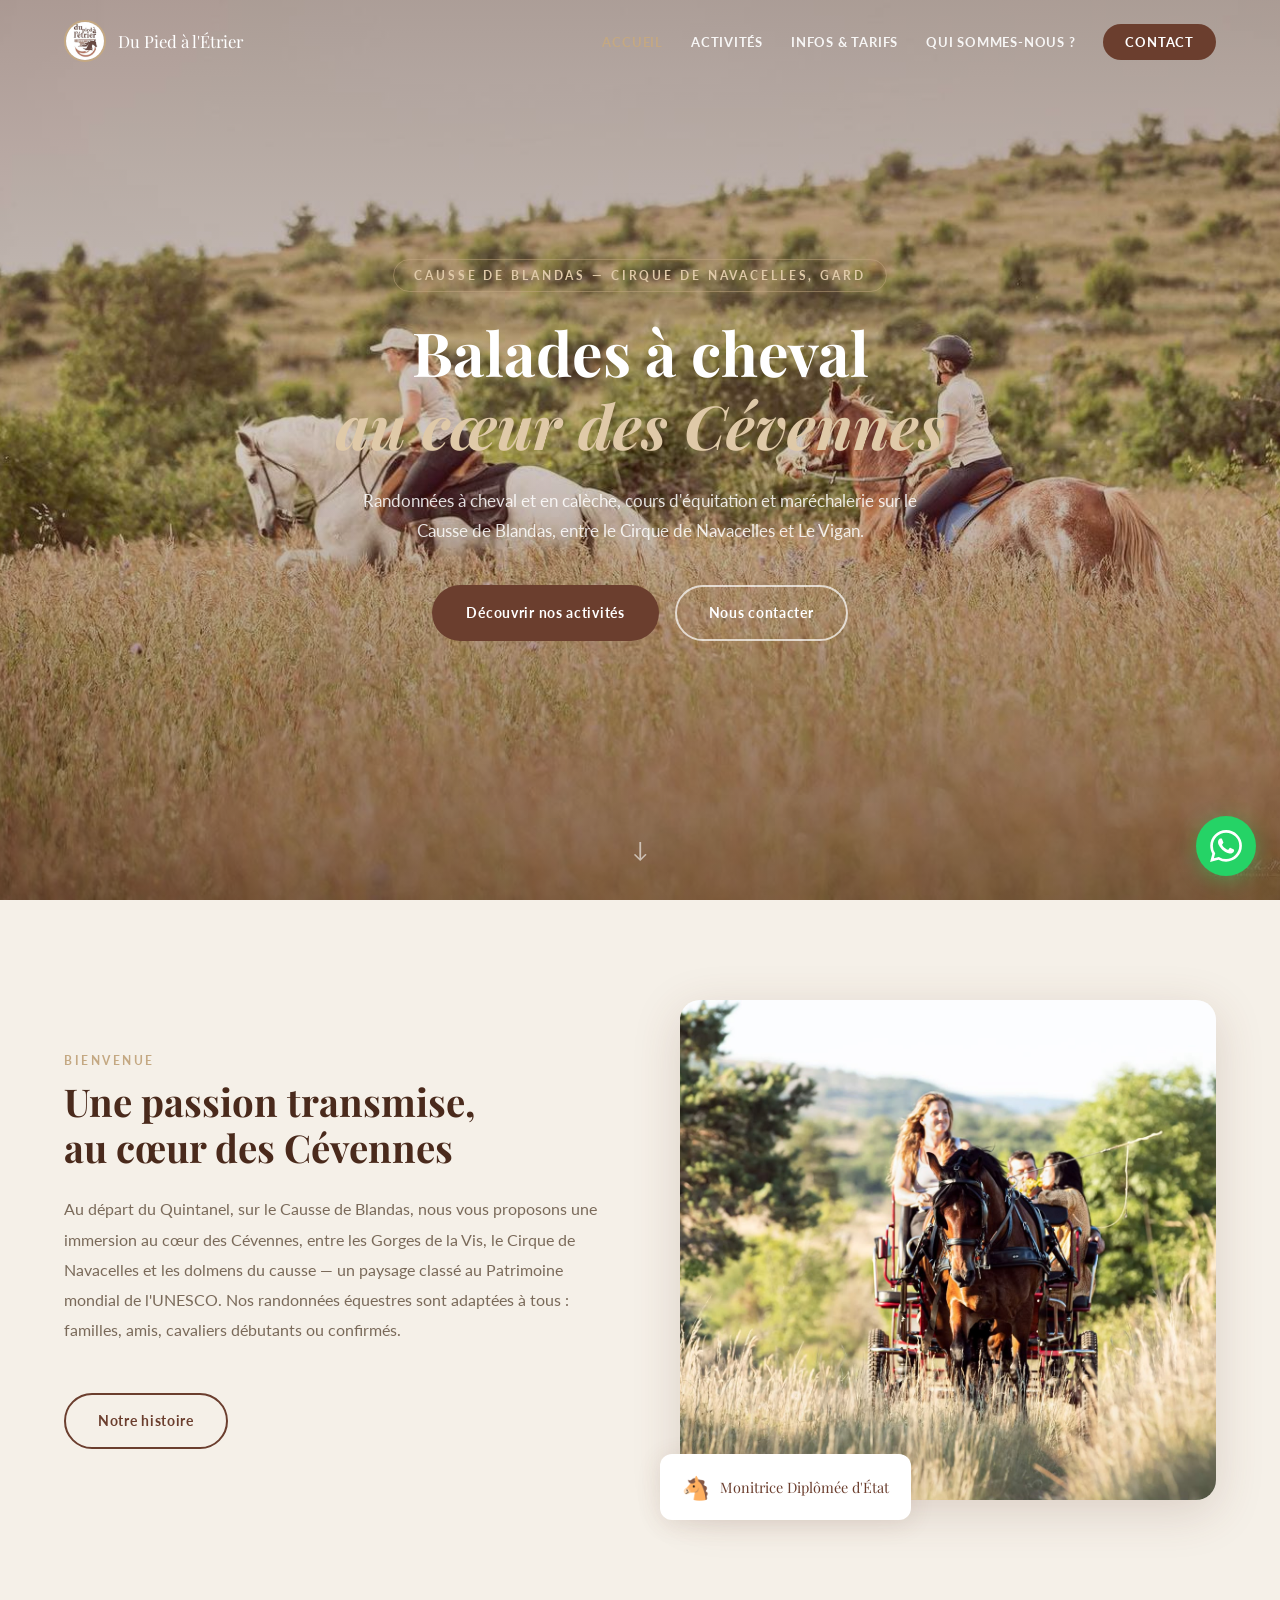
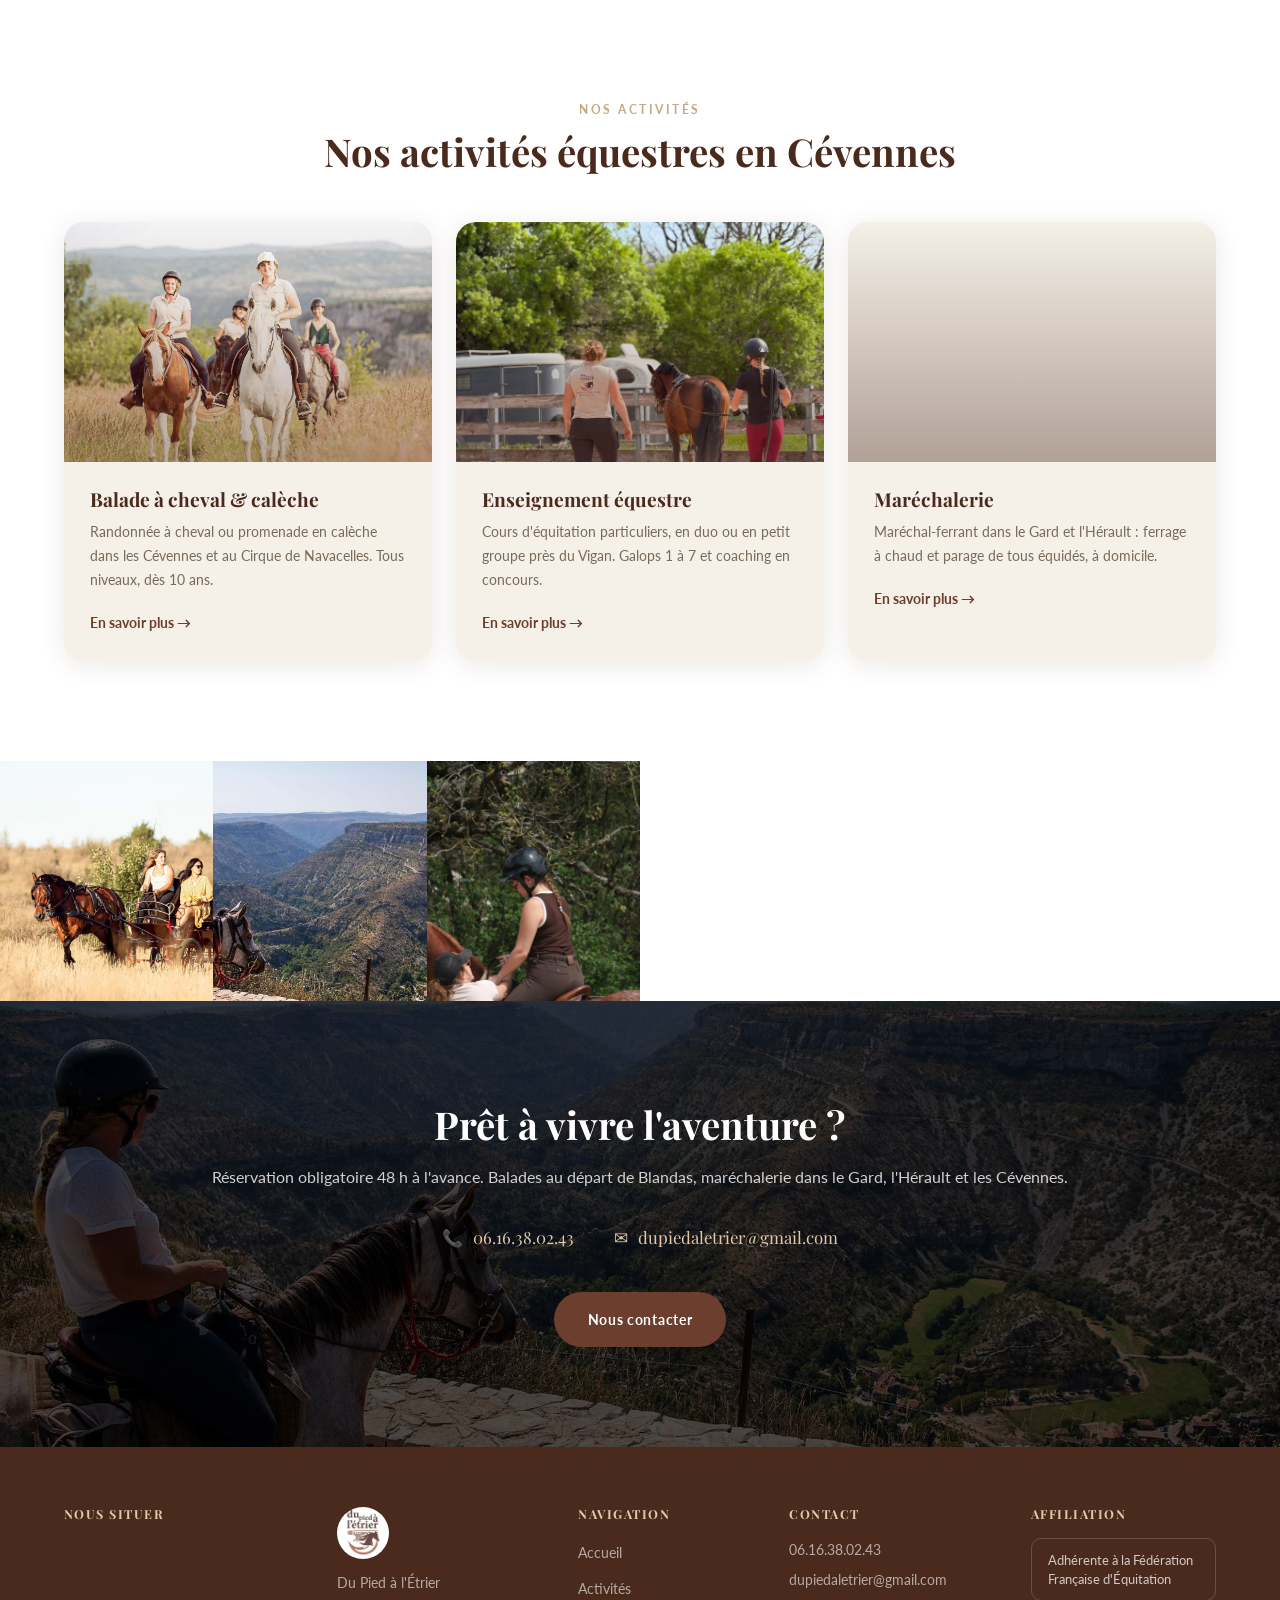
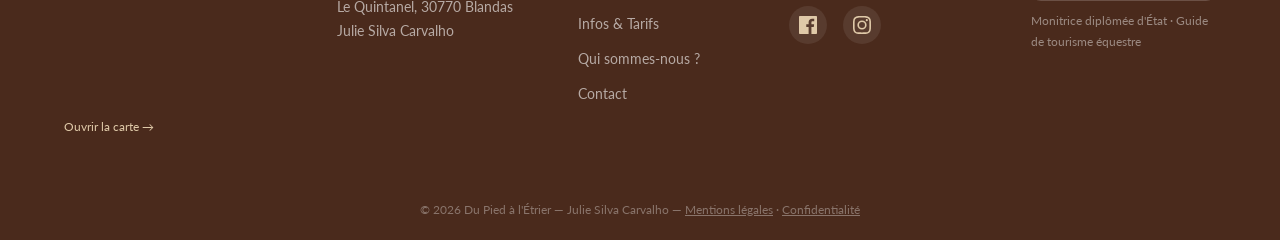
==== index.html @ 3ec98481 "Mentions legales : SIREN et 2 SIRET, assurance RC AXA. JSON-LD : identifiants entreprise" ====
<!DOCTYPE html>
<html lang="fr">
<head>
    <meta charset="UTF-8">
    <meta name="viewport" content="width=device-width, initial-scale=1.0">
    <title>Balade à cheval Cévennes &amp; Navacelles | Du Pied à l'Étrier</title>
    <meta name="description" content="Randonnées à cheval et en calèche dans les Cévennes, au Cirque de Navacelles, près du Vigan (Gard). Cours d'équitation et maréchalerie. 06 16 38 02 43.">
    <!-- Ignore par Google depuis 2009, garde pour Bing et les annuaires locaux -->
    <meta name="keywords" content="balade à cheval Cévennes, randonnée équestre Gard, balade à cheval Cirque de Navacelles, promenade en calèche, cours d'équitation Le Vigan, maréchal-ferrant Gard, tourisme équestre Causse de Blandas, équitation Blandas, mariage en calèche Cévennes">
    <meta name="robots" content="index,follow,max-image-preview:large,max-snippet:-1,max-video-preview:-1">
    <meta name="author" content="Du Pied à l'Étrier">
    <meta name="theme-color" content="#6B3E2E">
    <meta name="geo.region" content="FR-30">
    <meta name="geo.placename" content="Blandas, Causse de Blandas, Cévennes">
    <meta name="geo.position" content="43.944488;3.492288">
    <meta name="ICBM" content="43.944488, 3.492288">
    <link rel="canonical" href="https://dupiedaletrier.fr/">

    <meta property="og:type" content="website">
    <meta property="og:locale" content="fr_FR">
    <meta property="og:site_name" content="Du Pied à l'Étrier">
    <meta property="og:url" content="https://dupiedaletrier.fr/">
    <meta property="og:title" content="Balade à cheval Cévennes &amp; Navacelles | Du Pied à l'Étrier">
    <meta property="og:description" content="Randonnées à cheval et en calèche dans les Cévennes, au Cirque de Navacelles, près du Vigan (Gard). Cours d'équitation et maréchalerie. 06 16 38 02 43.">
    <meta property="og:image" content="https://dupiedaletrier.fr/images/balade-1.jpg">
    <meta property="og:image:alt" content="Balade en calèche sur un chemin du Causse de Blandas, dans les Cévennes">

    <meta name="twitter:card" content="summary_large_image">
    <meta name="twitter:title" content="Balade à cheval Cévennes &amp; Navacelles | Du Pied à l'Étrier">
    <meta name="twitter:description" content="Randonnées à cheval et en calèche dans les Cévennes, au Cirque de Navacelles, près du Vigan (Gard). Cours d'équitation et maréchalerie. 06 16 38 02 43.">
    <meta name="twitter:image" content="https://dupiedaletrier.fr/images/balade-1.jpg">

    <link rel="icon" href="/favicon.ico" sizes="any">
    <link rel="icon" type="image/png" sizes="32x32" href="/favicon-32x32.png">
    <link rel="icon" type="image/png" sizes="16x16" href="/favicon-16x16.png">
    <link rel="icon" type="image/png" sizes="192x192" href="/android-chrome-192x192.png">
    <link rel="apple-touch-icon" sizes="180x180" href="/apple-touch-icon.png">
    <link rel="manifest" href="/site.webmanifest">
    <link rel="preload" as="image" href="images/hero-poster-mobile.jpg" media="(max-width: 768px)" fetchpriority="high">
    <link rel="preload" as="image" href="images/hero-poster.jpg" media="(min-width: 769px)" fetchpriority="high">
    <link rel="preconnect" href="https://fonts.googleapis.com">
    <link rel="preconnect" href="https://fonts.gstatic.com" crossorigin>
    <link rel="preload" as="style" href="https://fonts.googleapis.com/css2?family=Playfair+Display:ital,wght@0,400;0,700;1,700&amp;family=Lato:wght@400;700&amp;display=swap">
    <link rel="stylesheet" href="https://fonts.googleapis.com/css2?family=Playfair+Display:ital,wght@0,400;0,700;1,700&amp;family=Lato:wght@400;700&amp;display=swap" media="print" onload="this.media='all'">
    <noscript><link rel="stylesheet" href="https://fonts.googleapis.com/css2?family=Playfair+Display:ital,wght@0,400;0,700;1,700&amp;family=Lato:wght@400;700&amp;display=swap"></noscript>
    <link rel="stylesheet" href="style.css">
    <script type="application/ld+json">
{
  "@context": "https://schema.org",
  "@type": [
    "LocalBusiness",
    "SportsActivityLocation"
  ],
  "@id": "https://dupiedaletrier.fr/#business",
  "name": "Du Pied à l'Étrier",
  "alternateName": "Du Pied à l'Etrier - Blandas",
  "slogan": "Balades à cheval au cœur des Cévennes",
  "description": "Randonnées et balades à cheval, promenades en calèche, cours d'équitation dès 13 ans et maréchalerie (ferrage et parage) sur le Causse de Blandas, dans les Cévennes, entre Le Vigan et le Cirque de Navacelles (Gard et Hérault).",
  "url": "https://dupiedaletrier.fr/",
  "logo": "https://dupiedaletrier.fr/images/logo.jpg",
  "image": [
    "https://dupiedaletrier.fr/images/balade-1.jpg",
    "https://dupiedaletrier.fr/images/balade-2.jpg",
    "https://dupiedaletrier.fr/images/enseignement-1.jpg"
  ],
  "telephone": "+33616380243",
  "email": "dupiedaletrier@gmail.com",
  "priceRange": "€€",
  "currenciesAccepted": "EUR",
  "paymentAccepted": "Espèces, Chèque, Carte bancaire",
  "identifier": [
    {
      "@type": "PropertyValue",
      "propertyID": "SIREN",
      "value": "878139310"
    },
    {
      "@type": "PropertyValue",
      "propertyID": "SIRET",
      "value": "87813931000030"
    }
  ],
  "keywords": "balade à cheval Cévennes, randonnée équestre, tourisme équestre, promenade en calèche, attelage, balade nocturne, cours d'équitation, Galops, maréchal-ferrant, ferrage, parage, Causse de Blandas, Cirque de Navacelles, Gorges de la Vis, Le Vigan, Gard, Hérault",
  "knowsAbout": [
    "Randonnée équestre",
    "Tourisme équestre",
    "Équitation de pleine nature",
    "Attelage et conduite de calèche",
    "Enseignement de l'équitation et Galops fédéraux",
    "Maréchalerie, ferrage à chaud et parage"
  ],
  "address": {
    "@type": "PostalAddress",
    "streetAddress": "Le Quintanel",
    "addressLocality": "Blandas",
    "postalCode": "30770",
    "addressRegion": "Occitanie",
    "addressCountry": "FR"
  },
  "geo": {
    "@type": "GeoCoordinates",
    "latitude": 43.94448822010597,
    "longitude": 3.4922877129973773
  },
  "hasMap": "https://www.google.com/maps?q=43.94448822010597,3.4922877129973773",
  "areaServed": [
    {
      "@type": "AdministrativeArea",
      "name": "Cévennes"
    },
    {
      "@type": "AdministrativeArea",
      "name": "Gard"
    },
    {
      "@type": "AdministrativeArea",
      "name": "Hérault"
    },
    {
      "@type": "AdministrativeArea",
      "name": "Lozère"
    },
    {
      "@type": "AdministrativeArea",
      "name": "Aveyron"
    },
    {
      "@type": "City",
      "name": "Le Vigan"
    },
    {
      "@type": "City",
      "name": "Ganges"
    },
    {
      "@type": "City",
      "name": "Sumène"
    },
    {
      "@type": "City",
      "name": "Alzon"
    },
    {
      "@type": "City",
      "name": "Montdardier"
    },
    {
      "@type": "City",
      "name": "Rogues"
    },
    {
      "@type": "City",
      "name": "Vissec"
    },
    {
      "@type": "City",
      "name": "Saint-Hippolyte-du-Fort"
    }
  ],
  "openingHoursSpecification": [
    {
      "@type": "OpeningHoursSpecification",
      "dayOfWeek": [
        "Monday",
        "Tuesday",
        "Wednesday",
        "Thursday",
        "Friday",
        "Saturday",
        "Sunday"
      ],
      "opens": "09:00",
      "closes": "19:00"
    }
  ],
  "sameAs": [
    "https://www.instagram.com/du_pied_a_letrier/",
    "https://www.facebook.com/profile.php?id=100057482198207"
  ],
  "founder": {
    "@type": "Person",
    "name": "Julie Silva Carvalho",
    "jobTitle": "Monitrice diplômée d'État, guide à cheval et maréchal-ferrant"
  },
  "hasOfferCatalog": {
    "@type": "OfferCatalog",
    "name": "Prestations équestres",
    "itemListElement": [
      {
        "@type": "Offer",
        "name": "Balade à cheval initiation (1h30)",
        "price": "50",
        "priceCurrency": "EUR",
        "category": "Balade à cheval"
      },
      {
        "@type": "Offer",
        "name": "Demi-journée à cheval (2h)",
        "price": "60",
        "priceCurrency": "EUR",
        "category": "Balade à cheval"
      },
      {
        "@type": "Offer",
        "name": "Journée à cheval Cirque de Navacelles",
        "price": "110",
        "priceCurrency": "EUR",
        "category": "Balade à cheval"
      },
      {
        "@type": "Offer",
        "name": "Évasion nocturne (2h)",
        "price": "75",
        "priceCurrency": "EUR",
        "category": "Balade à cheval"
      },
      {
        "@type": "Offer",
        "name": "Balade en calèche adulte (1h30)",
        "price": "30",
        "priceCurrency": "EUR",
        "category": "Attelage"
      },
      {
        "@type": "Offer",
        "name": "Balade en calèche enfant +4 ans",
        "price": "25",
        "priceCurrency": "EUR",
        "category": "Attelage"
      },
      {
        "@type": "Offer",
        "name": "Mariage, animation et événement en calèche",
        "priceCurrency": "EUR",
        "category": "Attelage",
        "description": "Transport des mariés et animations en calèche dans les Cévennes, sur devis."
      },
      {
        "@type": "Offer",
        "name": "Cours d'équitation collectif 1h",
        "price": "20",
        "priceCurrency": "EUR",
        "category": "Enseignement"
      },
      {
        "@type": "Offer",
        "name": "Cours d'équitation particulier 1h",
        "price": "40",
        "priceCurrency": "EUR",
        "category": "Enseignement"
      }
    ]
  }
}
    </script>
    <script type="application/ld+json">
{
  "@context": "https://schema.org",
  "@type": "WebSite",
  "@id": "https://dupiedaletrier.fr/#website",
  "url": "https://dupiedaletrier.fr/",
  "name": "Du Pied à l'Étrier",
  "inLanguage": "fr-FR",
  "publisher": {
    "@id": "https://dupiedaletrier.fr/#business"
  }
}
    </script>
</head>
<body>

<nav id="navbar">
    <div class="nav-container">
        <a href="/" class="nav-logo">
            <img src="images/logo.jpg" alt="Du Pied à l'Étrier, balades à cheval à Blandas" width="42" height="42">
            <span>Du Pied à l'Étrier</span>
        </a>
        <button class="nav-toggle" id="nav-toggle" aria-label="Menu">
            <span></span><span></span><span></span>
        </button>
        <ul class="nav-links" id="nav-links">
            <li><a href="/">Accueil</a></li>
            <li><a href="activites.html">Activités</a></li>
            <li><a href="infos.html">Infos & Tarifs</a></li>
            <li><a href="apropos.html">Qui sommes-nous ?</a></li>
            <li><a href="contact.html" class="nav-cta">Contact</a></li>
        </ul>
    </div>
</nav>

<!-- HERO -->
<section class="hero">
    <div class="hero-bg" id="hero-photo-bg" data-cms-bg="hero.photo"></div>
<video class="hero-bg" id="hero-video" muted playsinline preload="none" data-src="images/hero.mp4" aria-hidden="true" tabindex="-1"></video>
    <div class="hero-overlay"></div>
    <div class="hero-content">
        <p class="hero-badge" id="hero-badge" data-cms-text="hero.badge">Causse de Blandas — Cirque de Navacelles, Gard</p>
        <h1 id="hero-title" data-cms-html="hero.title">Balades à cheval<br><em>au cœur des Cévennes</em></h1>
        <p class="hero-subtitle" id="hero-subtitle" data-cms-text="hero.subtitle">Randonnées à cheval et en calèche, cours d'équitation et maréchalerie sur le Causse de Blandas, entre le Cirque de Navacelles et Le Vigan.</p>
        <div class="hero-buttons">
            <a href="activites.html" class="btn btn-primary" data-cms-text="hero.btn1">Découvrir nos activités</a>
            <a href="contact.html" class="btn btn-outline" data-cms-text="hero.btn2">Nous contacter</a>
        </div>
    </div>
    <div class="hero-scroll">↓</div>
</section>

<!-- INTRO -->
<section class="intro" data-cms="accueil">
    <div class="container">
        <div class="intro-grid">
            <div class="intro-text">
                <span class="section-label" data-cms-text="accueil.intro_eyebrow">Bienvenue</span>
                <h2 id="intro-title" data-cms-html="accueil.intro_title">Une passion transmise,<br>au cœur des Cévennes</h2>
                <p id="intro-text" data-cms-text="accueil.intro_text">Au départ du Quintanel, sur le Causse de Blandas, nous vous proposons une immersion au cœur des Cévennes, entre les Gorges de la Vis, le Cirque de Navacelles et les dolmens du causse — un paysage classé au Patrimoine mondial de l'UNESCO. Nos randonnées équestres sont adaptées à tous : familles, amis, cavaliers débutants ou confirmés.</p>
                <a href="apropos.html" class="btn btn-secondary" style="margin-top:1rem" data-cms-text="accueil.intro_btn">Notre histoire</a>
            </div>
            <div class="intro-image">
                <img id="intro-photo" data-cms-img="accueil.intro_photo" src="images/balade-6.jpg" alt="Randonnée à cheval sur le Causse de Blandas, dans les Cévennes" loading="eager" fetchpriority="high" decoding="async">
                <div class="intro-badge">
                    <span class="badge-icon">🐴</span>
                    <span data-cms-text="accueil.intro_badge">Monitrice Diplômée d'État</span>
                </div>
            </div>
        </div>
    </div>
</section>

<!-- NOS ACTIVITÉS -->
<section class="activities-home">
    <div class="container">
        <span class="section-label text-center" style="display:block" data-cms-text="accueil.cartes_eyebrow">Nos activités</span>
        <h2 class="text-center" data-cms-text="accueil.cartes_title">Nos activités équestres en Cévennes</h2>
        <div class="activities-grid">
            <a href="balade.html" class="activity-card">
                <div class="activity-img">
                    <img data-cms-img="accueil.carte1_photo" src="images/balade-2.jpg" alt="Balade à cheval au Cirque de Navacelles, près du Vigan" loading="lazy" decoding="async">
                    <div class="activity-overlay"></div>
                </div>
                <div class="activity-info">
                    <h3 data-cms-text="accueil.carte1_title">Balade à cheval &amp; calèche</h3>
                    <p data-cms-text="accueil.carte1_text">Randonnée à cheval ou promenade en calèche dans les Cévennes et au Cirque de Navacelles. Tous niveaux, dès 10 ans.</p>
                    <span class="activity-link">En savoir plus →</span>
                </div>
            </a>
            <a href="enseignement.html" class="activity-card">
                <div class="activity-img">
                    <img data-cms-img="accueil.carte2_photo" src="images/enseignement-1.jpg" alt="Cours d'équitation en carrière au Quintanel, à Blandas" loading="lazy" decoding="async">
                    <div class="activity-overlay"></div>
                </div>
                <div class="activity-info">
                    <h3 data-cms-text="accueil.carte2_title">Enseignement équestre</h3>
                    <p data-cms-text="accueil.carte2_text">Cours d'équitation particuliers, en duo ou en petit groupe près du Vigan. Galops 1 à 7 et coaching en concours.</p>
                    <span class="activity-link">En savoir plus →</span>
                </div>
            </a>
            <a href="marechalerie.html" class="activity-card">
                <div class="activity-img">
                    <img data-cms-img="accueil.carte3_photo" src="images/marechalerie-1.jpg" alt="Maréchal-ferrant ferrant un cheval à chaud dans le Gard" loading="lazy" decoding="async">
                    <div class="activity-overlay"></div>
                </div>
                <div class="activity-info">
                    <h3 data-cms-text="accueil.carte3_title">Maréchalerie</h3>
                    <p data-cms-text="accueil.carte3_text">Maréchal-ferrant dans le Gard et l'Hérault : ferrage à chaud et parage de tous équidés, à domicile.</p>
                    <span class="activity-link">En savoir plus →</span>
                </div>
            </a>
        </div>
    </div>
</section>

<!-- GALERIE STRIP -->
<div class="gallery-strip">
    <div class="gallery-strip-grid" data-cms-gallery="accueil.bandeau_photos" data-cms-alt="Du Pied à l'Étrier">
        <img src="images/balade-3.jpg" alt="Randonnée équestre sur le Causse de Blandas" loading="lazy" decoding="async">
        <img src="images/balade-4.jpg" alt="Cavalières en balade à cheval dans les Cévennes" loading="lazy" decoding="async">
        <img src="images/enseignement-2.jpg" alt="Cours d'équitation en petit groupe à Blandas" loading="lazy" decoding="async">
        <img src="images/balade-5.jpg" alt="Balade à cheval face aux Gorges de la Vis" loading="lazy" decoding="async">
        <img src="images/enseignement-3.jpg" alt="Séance de travail en carrière au Quintanel" loading="lazy" decoding="async">
        <img src="images/marechalerie-2.jpg" alt="Parage des pieds d'un cheval par le maréchal-ferrant" loading="lazy" decoding="async">
    </div>
</div>

<!-- CTA -->
<section class="cta-section">
    <div class="cta-bg" style="background-image:url('images/balade-4.jpg')"></div>
    <div class="container text-center">
        <h2 id="cta-title" data-cms-text="accueil.cta_title">Prêt à vivre l'aventure ?</h2>
        <p id="cta-subtitle" data-cms-text="accueil.cta_subtitle">Réservation obligatoire 48 h à l'avance. Balades au départ de Blandas, maréchalerie dans le Gard, l'Hérault et les Cévennes.</p>
        <div class="cta-contacts">
            <a href="tel:0616380243" class="cta-contact" data-cms-tel="contact.phone">
                <span>📞</span>
                <span id="contact-phone" data-cms-text="contact.phone">06.16.38.02.43</span>
            </a>
            <a href="mailto:dupiedaletrier@gmail.com" class="cta-contact" data-cms-mail="contact.email">
                <span>✉</span>
                <span id="contact-email" data-cms-text="contact.email">dupiedaletrier@gmail.com</span>
            </a>
        </div>
        <a href="contact.html" class="btn btn-primary" data-cms-text="accueil.cta_btn">Nous contacter</a>
    </div>
</section>

<!-- FOOTER -->
<footer data-cms="social">
    <div class="container">
        <div class="footer-grid">

            <!-- Carte OpenStreetMap : aucun cookie tiers, donc aucun consentement a demander -->
            <div class="footer-map">
                <h4>Nous situer</h4>
                <iframe src="https://www.openstreetmap.org/export/embed.html?bbox=3.4723%2C43.9345%2C3.5123%2C43.9545&amp;layer=mapnik&amp;marker=43.944488%2C3.492288" title="Carte de situation : Le Quintanel, 30770 Blandas" loading="lazy" referrerpolicy="no-referrer-when-downgrade"></iframe>
                <a href="https://www.openstreetmap.org/?mlat=43.944488&amp;mlon=3.492288#map=14/43.944488/3.492288" target="_blank" rel="noopener">Ouvrir la carte →</a>
            </div>

            <div class="footer-brand">
                <img src="images/logo.jpg" alt="Logo Du Pied à l'Étrier, Blandas" loading="lazy" decoding="async">
                <p><span data-cms-text="contact.footer_nom">Du Pied à l'Étrier</span><br><span data-cms-text="contact.footer_ligne2">Le Quintanel, 30770 Blandas</span><br><span data-cms-text="contact.footer_ligne3">Julie Silva Carvalho</span></p>
            </div>

            <div class="footer-links">
                <h4>Navigation</h4>
                <ul>
                    <li><a href="/">Accueil</a></li>
                    <li><a href="activites.html">Activités</a></li>
                    <li><a href="infos.html">Infos & Tarifs</a></li>
                    <li><a href="apropos.html">Qui sommes-nous ?</a></li>
                    <li><a href="contact.html">Contact</a></li>
                </ul>
            </div>

            <div class="footer-contact">
                <h4>Contact</h4>
                <p id="footer-phone" data-cms-text="contact.phone">06.16.38.02.43</p>
                <p id="footer-email" data-cms-text="contact.email">dupiedaletrier@gmail.com</p>
                <div class="footer-social">
                    <a id="footer-facebook" data-cms-href="social.facebook" href="https://www.facebook.com/profile.php?id=100057482198207" target="_blank" rel="noopener" aria-label="Facebook"><svg viewBox="0 0 24 24" xmlns="http://www.w3.org/2000/svg" aria-hidden="true"><path d="M22.675 0h-21.35C.593 0 0 .593 0 1.325v21.351C0 23.407.593 24 1.325 24H12.82v-9.294H9.692v-3.622h3.128V8.413c0-3.1 1.893-4.788 4.659-4.788 1.325 0 2.463.099 2.795.143v3.24l-1.918.001c-1.504 0-1.795.715-1.795 1.763v2.313h3.587l-.467 3.622h-3.12V24h6.116c.73 0 1.323-.593 1.323-1.325V1.325C24 .593 23.407 0 22.675 0z"/></svg></a>
                    <a id="footer-instagram" data-cms-href="social.instagram" href="https://www.instagram.com/du_pied_a_letrier/" target="_blank" rel="noopener" aria-label="Instagram"><svg viewBox="0 0 24 24" xmlns="http://www.w3.org/2000/svg" aria-hidden="true"><path d="M12 2.163c3.204 0 3.584.012 4.85.07 3.252.148 4.771 1.691 4.919 4.919.058 1.265.069 1.645.069 4.849 0 3.205-.012 3.584-.069 4.849-.149 3.225-1.664 4.771-4.919 4.919-1.266.058-1.644.07-4.85.07-3.204 0-3.584-.012-4.849-.07-3.26-.149-4.771-1.699-4.919-4.92-.058-1.265-.07-1.644-.07-4.849 0-3.204.013-3.583.07-4.849.149-3.227 1.664-4.771 4.919-4.919 1.266-.057 1.645-.069 4.849-.069zM12 0C8.741 0 8.333.014 7.053.072 2.695.272.273 2.69.073 7.052.014 8.333 0 8.741 0 12c0 3.259.014 3.668.072 4.948.2 4.358 2.618 6.78 6.98 6.98C8.333 23.986 8.741 24 12 24c3.259 0 3.668-.014 4.948-.072 4.354-.2 6.782-2.618 6.979-6.98.059-1.28.073-1.689.073-4.948 0-3.259-.014-3.667-.072-4.947-.196-4.354-2.617-6.78-6.979-6.98C15.668.014 15.259 0 12 0zm0 5.838a6.162 6.162 0 100 12.324 6.162 6.162 0 000-12.324zM12 16a4 4 0 110-8 4 4 0 010 8zm6.406-11.845a1.44 1.44 0 100 2.881 1.44 1.44 0 000-2.881z"/></svg></a>
                </div>
            </div>

            <div class="footer-ffe">
                <h4>Affiliation</h4>
                <span class="ffe-badge">Adhérente à la Fédération Française d'Équitation</span>
                <p>Monitrice diplômée d'État · Guide de tourisme équestre</p>
            </div>

        </div>
        <div class="footer-bottom">
            <p>© 2026 Du Pied à l'Étrier — Julie Silva Carvalho — <a href="mentions-legales.html" style="color:inherit;text-decoration:underline">Mentions légales</a> · <a href="confidentialite.html" style="color:inherit;text-decoration:underline">Confidentialité</a></p>
        </div>
    </div>
</footer>

<!-- BULLE WHATSAPP -->
<a id="whatsapp-float" class="whatsapp-float" href="#" target="_blank" rel="noopener" aria-label="Contacter sur WhatsApp">
    <span class="whatsapp-icon">
        <svg viewBox="0 0 24 24" xmlns="http://www.w3.org/2000/svg"><path d="M17.472 14.382c-.297-.149-1.758-.867-2.03-.967-.273-.099-.471-.148-.67.15-.197.297-.767.966-.94 1.164-.173.199-.347.223-.644.075-.297-.15-1.255-.463-2.39-1.475-.883-.788-1.48-1.761-1.653-2.059-.173-.297-.018-.458.13-.606.134-.133.298-.347.446-.52.149-.174.198-.298.298-.497.099-.198.05-.371-.025-.52-.075-.149-.669-1.612-.916-2.207-.242-.579-.487-.5-.669-.51-.173-.008-.371-.01-.57-.01-.198 0-.52.074-.792.372-.272.297-1.04 1.016-1.04 2.479 0 1.462 1.065 2.875 1.213 3.074.149.198 2.096 3.2 5.077 4.487.71.306 1.263.489 1.694.625.712.227 1.36.195 1.872.118.571-.085 1.758-.719 2.006-1.413.248-.694.248-1.289.173-1.413-.074-.124-.272-.198-.57-.347m-5.421 7.403h-.004a9.87 9.87 0 01-5.031-1.378l-.361-.214-3.741.982.998-3.648-.235-.374a9.86 9.86 0 01-1.51-5.26c.001-5.45 4.436-9.884 9.888-9.884 2.64 0 5.122 1.03 6.988 2.898a9.825 9.825 0 012.893 6.994c-.003 5.45-4.437 9.884-9.885 9.884m8.413-18.297A11.815 11.815 0 0012.05 0C5.495 0 .16 5.335.157 11.892c0 2.096.547 4.142 1.588 5.945L.057 24l6.305-1.654a11.882 11.882 0 005.683 1.448h.005c6.554 0 11.89-5.335 11.893-11.893a11.821 11.821 0 00-3.48-8.413Z"/></svg>
    </span>
    <span class="whatsapp-label">Écrivez-nous sur WhatsApp</span>
</a>
<script defer src="cms.js"></script>
<script defer src="nav.js"></script>
<script>

// Vidéo hero : bascule sur la photo à la fin
const heroVideo = document.getElementById('hero-video')
if (heroVideo) {
    heroVideo.addEventListener('ended', () => heroVideo.classList.add('fade-out'))

    const startVideo = () => {
        const c = navigator.connection || {}
        const slow = c.saveData === true || ['slow-2g', '2g', '3g'].includes(c.effectiveType)
        if (slow) return                    // connexion lente : on garde la photo
        heroVideo.src = heroVideo.dataset.src
        const p = heroVideo.play()
        if (p) p.catch(() => heroVideo.classList.add('fade-out'))
    }

    // la video ne se charge qu'une fois la page entierement affichee
    if (document.readyState === 'complete') setTimeout(startVideo, 600)
    else window.addEventListener('load', () => setTimeout(startVideo, 600))
}
</script>
<script defer src="cms-bridge.js"></script>
</body>
</html>
---- style.css ----
:root {
    --brown: #6B3E2E;
    --brown-dark: #4A2A1C;
    --beige: #C4A882;
    --beige-light: #DFC9A8;
    --cream: #F5F0E8;
    --cream-dark: #EDE4D4;
    --white: #FFFFFF;
    --text: #3A2A1A;
    --text-light: #7A6A5A;
    --font-serif: 'Playfair Display', Georgia, 'Times New Roman', serif;
    --font-sans: 'Lato', -apple-system, 'Segoe UI', Roboto, Arial, sans-serif;
    --shadow: 0 4px 24px rgba(107,62,46,0.12);
    --shadow-lg: 0 12px 48px rgba(107,62,46,0.18);
    --radius: 12px;
    --transition: 0.3s ease;
}

*, *::before, *::after { margin: 0; padding: 0; box-sizing: border-box; }
html { scroll-behavior: smooth; }
body { font-family: var(--font-sans); color: var(--text); background: var(--white); line-height: 1.7; }
img { max-width: 100%; height: auto; display: block; }
a { text-decoration: none; color: inherit; }
ul { list-style: none; }
.container { max-width: 1200px; margin: 0 auto; padding: 0 24px; }
.text-center { text-align: center; }

h1, h2, h3, h4 { font-family: var(--font-serif); line-height: 1.2; color: var(--brown-dark); }
h1 { font-size: clamp(2.2rem, 5vw, 3.8rem); }
h2 { font-size: clamp(1.6rem, 3vw, 2.6rem); margin-bottom: 1rem; }
h3 { font-size: 1.3rem; }
p { color: var(--text-light); }

.section-label {
    font-size: 0.72rem;
    font-weight: 700;
    letter-spacing: 0.22em;
    text-transform: uppercase;
    color: var(--beige);
    margin-bottom: 0.5rem;
    display: block;
}

/* BUTTONS */
.btn {
    display: inline-block;
    padding: 14px 32px;
    border-radius: 50px;
    font-size: 0.88rem;
    font-weight: 700;
    letter-spacing: 0.05em;
    transition: all var(--transition);
    border: 2px solid transparent;
    cursor: pointer;
}
.btn-primary { background: var(--brown); color: var(--white); }
.btn-primary:hover { background: var(--brown-dark); transform: translateY(-2px); box-shadow: var(--shadow); }
.btn-secondary { background: transparent; color: var(--brown); border-color: var(--brown); }
.btn-secondary:hover { background: var(--brown); color: var(--white); }
.btn-outline { background: transparent; color: var(--white); border-color: rgba(255,255,255,0.7); }
.btn-outline:hover { background: rgba(255,255,255,0.15); }

/* NAVBAR */
#navbar {
    position: fixed; top: 0; left: 0; right: 0;
    z-index: 1000; padding: 20px 0;
    transition: all var(--transition);
}
#navbar.scrolled {
    background: rgba(245,240,232,0.97);
    backdrop-filter: blur(12px);
    padding: 12px 0;
    box-shadow: 0 2px 20px rgba(107,62,46,0.1);
}
.nav-container {
    max-width: 1200px; margin: 0 auto; padding: 0 24px;
    display: flex; align-items: center; justify-content: space-between;
}
.nav-logo {
    display: flex; align-items: center; gap: 12px;
    font-family: var(--font-serif); font-size: 1.05rem;
    color: var(--white); transition: color var(--transition);
}
#navbar.scrolled .nav-logo { color: var(--brown-dark); }
.nav-logo img { width: 42px; height: 42px; border-radius: 50%; object-fit: cover; border: 2px solid var(--beige); }
.nav-links { display: flex; align-items: center; gap: 28px; }
.nav-links a {
    font-size: 0.82rem; font-weight: 700;
    letter-spacing: 0.06em; text-transform: uppercase;
    color: rgba(255,255,255,0.9); transition: color var(--transition);
}
#navbar.scrolled .nav-links a { color: var(--text); }
.nav-links a:hover, .nav-links a.active { color: var(--beige) !important; }
.nav-cta {
    background: var(--brown) !important;
    color: var(--white) !important;
    padding: 10px 22px; border-radius: 50px;
}
.nav-cta:hover { background: var(--brown-dark) !important; }
.nav-toggle {
    display: none; flex-direction: column; gap: 5px;
    background: none; border: none; cursor: pointer; padding: 4px;
    position: relative; z-index: 1001;
}
.nav-toggle span { display: block; width: 24px; height: 2px; background: var(--white); transition: all var(--transition); }
#navbar.scrolled .nav-toggle span { background: var(--brown); }
.nav-toggle.open span:nth-child(1) { transform: rotate(45deg) translate(5px, 5px); background: var(--brown); }
.nav-toggle.open span:nth-child(2) { opacity: 0; }
.nav-toggle.open span:nth-child(3) { transform: rotate(-45deg) translate(5px, -5px); background: var(--brown); }

/* --- Menu mobile ouvert -----------------------------------------------
   Sans fond, #navbar laissait le logo en blanc sur le panneau creme :
   illisible. On lui donne le meme fond que le panneau et on assombrit
   son contenu. body.menu-open empeche la page de defiler derriere. */
#navbar.menu-open {
    background: var(--cream);
    box-shadow: none;
    backdrop-filter: none;
}
#navbar.menu-open .nav-logo { color: var(--brown-dark); }
#navbar.menu-open .nav-toggle span { background: var(--brown); }
body.menu-open { overflow: hidden; }

/* HERO */
.hero {
    position: relative; min-height: 100vh;
    display: flex; align-items: center; justify-content: center; overflow: hidden;
}
.hero-bg {
    position: absolute; inset: 0;
    background-size: cover; background-position: center;
}
.hero-overlay {
    position: absolute; inset: 0;
    background: linear-gradient(to bottom, rgba(74,42,28,0.45) 0%, rgba(74,42,28,0.25) 50%, rgba(74,42,28,0.65) 100%);
}
.hero-content {
    position: relative; z-index: 2;
    text-align: center; color: var(--white);
    padding: 0 24px; max-width: 820px;
}
.hero-badge {
    display: inline-block; font-size: 0.72rem; font-weight: 700;
    letter-spacing: 0.25em; text-transform: uppercase;
    color: var(--beige-light); margin-bottom: 1.5rem;
    padding: 6px 20px; border: 1px solid rgba(196,168,130,0.5); border-radius: 50px;
}
.hero-content h1 { color: var(--white); margin-bottom: 1.5rem; }
.hero-content h1 em { color: var(--beige-light); font-style: italic; }
.hero-subtitle { font-size: 1.08rem; color: rgba(255,255,255,0.85); max-width: 600px; margin: 0 auto 2.5rem; }
.hero-buttons { display: flex; gap: 16px; justify-content: center; flex-wrap: wrap; }
.hero-scroll {
    position: absolute; bottom: 32px; left: 50%;
    transform: translateX(-50%); color: rgba(255,255,255,0.6);
    font-size: 1.4rem; animation: bounce 2s infinite;
}
@keyframes bounce {
    0%, 100% { transform: translateX(-50%) translateY(0); }
    50% { transform: translateX(-50%) translateY(8px); }
}

/* PAGE HERO (sous-pages) */
.page-hero {
    padding: 160px 24px 80px;
    text-align: center; position: relative; overflow: hidden;
}
.page-hero-bg {
    position: absolute; inset: 0;
    background-size: cover; background-position: center;
    filter: brightness(0.35);
}
.page-hero .container { position: relative; z-index: 1; }
.page-hero h1 { color: var(--white); }
.page-hero p { color: rgba(255,255,255,0.75); font-size: 1.05rem; max-width: 600px; margin: 1rem auto 0; }

/* INTRO */
.intro { padding: 100px 0; background: var(--cream); }
.intro-grid { display: grid; grid-template-columns: 1fr 1fr; gap: 80px; align-items: center; }
.intro-text h2 { margin-bottom: 1.5rem; }
.intro-text p { margin-bottom: 2rem; font-size: 1.02rem; line-height: 1.85; }
.intro-image { position: relative; }
.intro-image img { border-radius: 20px; height: 500px; width: 100%; object-fit: cover; box-shadow: var(--shadow-lg); }
.intro-badge {
    position: absolute; bottom: -20px; left: -20px;
    background: var(--white); border-radius: var(--radius);
    padding: 14px 22px; display: flex; align-items: center;
    gap: 10px; box-shadow: var(--shadow);
    font-family: var(--font-serif); font-size: 0.9rem; color: var(--brown);
}
.badge-icon { font-size: 1.4rem; }

/* ACTIVITIES HOME */
.activities-home { padding: 100px 0; background: var(--white); }
.activities-home h2 { margin-bottom: 3rem; }
.activities-grid { display: grid; grid-template-columns: repeat(auto-fit, minmax(240px, 1fr)); gap: 24px; }
.activity-card {
    border-radius: 20px; overflow: hidden;
    background: var(--cream); box-shadow: var(--shadow);
    transition: transform var(--transition), box-shadow var(--transition); display: block;
}
.activity-card:hover { transform: translateY(-8px); box-shadow: var(--shadow-lg); }
.activity-img { position: relative; height: 240px; overflow: hidden; }
.activity-img img { width: 100%; height: 100%; object-fit: cover; transition: transform 0.5s; }
.activity-card:hover .activity-img img { transform: scale(1.06); }
.activity-overlay { position: absolute; inset: 0; background: linear-gradient(to top, rgba(74,42,28,0.4), transparent); }
.activity-info { padding: 26px; }
.activity-info h3 { color: var(--brown-dark); margin-bottom: 0.6rem; font-size: 1.2rem; }
.activity-info p { font-size: 0.88rem; margin-bottom: 1rem; }
.activity-link { color: var(--brown); font-weight: 700; font-size: 0.88rem; }

/* GALLERY STRIP */
.gallery-strip { overflow: hidden; }
.gallery-strip-grid {
    display: grid;
    grid-template-columns: repeat(6, 1fr);
    height: 240px;
}
.gallery-strip-grid img { width: 100%; height: 100%; object-fit: cover; transition: transform 0.5s; }
.gallery-strip-grid img:hover { transform: scale(1.06); }

/* CTA */
.cta-section { padding: 100px 0; position: relative; }
.cta-bg { position: absolute; inset: 0; background-size: cover; background-position: center; filter: brightness(0.3); }
.cta-section .container { position: relative; z-index: 1; }
.cta-section h2 { color: var(--white); margin-bottom: 1rem; }
.cta-section > .container > p { color: rgba(255,255,255,0.8); margin-bottom: 2rem; font-size: 1.02rem; }
.cta-contacts { display: flex; justify-content: center; gap: 40px; margin-bottom: 2.5rem; flex-wrap: wrap; }
.cta-contact {
    display: flex; align-items: center; gap: 10px;
    color: var(--beige-light); font-size: 1.05rem;
    font-family: var(--font-serif); transition: color var(--transition);
}
.cta-contact:hover { color: var(--white); }

/* ACTIVITES PAGE */
.activites-page { padding: 80px 0; background: var(--cream); }
.activite-card-big {
    display: grid; grid-template-columns: 1fr 1fr;
    border-radius: 24px; overflow: hidden;
    box-shadow: var(--shadow-lg); margin-bottom: 48px; background: var(--white);
}
.activite-card-big.reverse { direction: rtl; }
.activite-card-big.reverse > * { direction: ltr; }
.activite-card-big img { width: 100%; height: 380px; object-fit: cover; }
.activite-card-content { padding: 56px; display: flex; flex-direction: column; justify-content: center; }
.activite-card-content h2 { margin-bottom: 1rem; }
.activite-card-content p { margin-bottom: 1.5rem; }

/* ACTIVITY PAGE */
.activity-page { padding: 80px 0; background: var(--cream); }
.activity-intro { display: grid; grid-template-columns: 1fr 1fr; gap: 60px; align-items: center; margin-bottom: 60px; }
.activity-intro img { border-radius: 20px; height: 460px; object-fit: cover; box-shadow: var(--shadow-lg); }
.activity-intro-text h2 { margin-bottom: 1.5rem; }
.activity-intro-text p { margin-bottom: 1rem; font-size: 1.02rem; }

/* OFFERS */
.offers-section { padding: 60px 0; background: var(--white); }
.offers-section h2 { text-align: center; margin-bottom: 3rem; }
.offers-grid { display: grid; grid-template-columns: repeat(auto-fit, minmax(260px, 1fr)); gap: 24px; }
.offer-card {
    background: var(--cream); border-radius: var(--radius);
    padding: 32px; box-shadow: var(--shadow); border-top: 4px solid var(--beige);
}
.offer-card h3 { color: var(--brown); margin-bottom: 0.75rem; }
.offer-card p { font-size: 0.88rem; margin-bottom: 1rem; }
.offer-list { display: flex; flex-direction: column; gap: 6px; }
.offer-list li {
    display: flex; justify-content: space-between;
    font-size: 0.88rem; color: var(--text-light);
    padding: 6px 0; border-bottom: 1px dotted var(--beige-light);
}
.offer-list li span { color: var(--brown); font-weight: 700; }
.offer-note { font-size: 0.8rem; color: var(--text-light); font-style: italic; margin-top: 1rem; }

/* PHOTO GRID */
.photo-section { padding: 60px 0; background: var(--cream); }
.photo-section h2 { text-align: center; margin-bottom: 2.5rem; }
.photo-grid { display: grid; grid-template-columns: repeat(3, 1fr); gap: 16px; }
.photo-grid img { border-radius: var(--radius); height: 220px; width: 100%; object-fit: cover; transition: transform 0.4s; }
.photo-grid img:hover { transform: scale(1.02); }

/* INFOS & TARIFS */
.infos-page { padding: 80px 0; background: var(--cream); }
.infos-intro { text-align: center; max-width: 700px; margin: 0 auto 60px; }
.infos-intro h2 { margin-bottom: 1rem; }
.tarifs-sections { display: flex; flex-direction: column; gap: 40px; }
.tarif-block { background: var(--white); border-radius: 20px; padding: 40px; box-shadow: var(--shadow); }
.tarif-block h3 { color: var(--brown); margin-bottom: 1.5rem; padding-bottom: 1rem; border-bottom: 2px solid var(--cream-dark); font-size: 1.3rem; }
.tarif-sub { font-size: 0.85rem; color: var(--beige); font-weight: 700; letter-spacing: 0.1em; text-transform: uppercase; margin: 1.5rem 0 0.75rem; }
.tarif-list { display: flex; flex-direction: column; gap: 4px; }
.tarif-item {
    display: flex; justify-content: space-between; align-items: baseline;
    padding: 8px 0; border-bottom: 1px dotted var(--beige-light);
}
.tarif-item span:first-child { color: var(--text); font-size: 0.92rem; flex: 1; }
.tarif-item span:last-child { color: var(--brown); font-weight: 700; font-family: var(--font-serif); white-space: nowrap; margin-left: 16px; }
.tarif-note { font-size: 0.82rem; color: var(--text-light); font-style: italic; margin-top: 1rem; }
.info-banner { background: var(--brown); color: var(--white); border-radius: 20px; padding: 40px; margin-top: 40px; }
.info-banner h3 { color: var(--beige-light); margin-bottom: 1.5rem; }
.info-banner p { color: rgba(255,255,255,0.85); margin-bottom: 0.75rem; }
.info-banner strong { color: var(--beige-light); }

/* PLANNING */
.planning-section { padding: 60px 0; background: var(--white); }
.planning-section h2 { text-align: center; margin-bottom: 2.5rem; }
.planning-grid { display: grid; grid-template-columns: repeat(auto-fit, minmax(200px, 1fr)); gap: 20px; }
.planning-card { background: var(--cream); border-radius: var(--radius); padding: 24px; text-align: center; border-top: 4px solid var(--beige); }
.planning-card h4 { color: var(--brown); margin-bottom: 0.5rem; }
.planning-card p { font-size: 0.88rem; }

/* À PROPOS */
.apropos-page { padding: 80px 0; background: var(--cream); }
.apropos-content { display: grid; grid-template-columns: 1fr 1fr; gap: 80px; align-items: start; margin-bottom: 80px; }
.apropos-img { position: relative; }
.apropos-img img { border-radius: 20px; width: 100%; object-fit: cover; box-shadow: var(--shadow-lg); }
.apropos-img::after {
    content: ''; position: absolute;
    top: 20px; left: 20px; right: -20px; bottom: -20px;
    border: 3px solid var(--beige); border-radius: 20px; z-index: -1;
}
.apropos-text h2 { margin-bottom: 1.5rem; }
.apropos-text p { margin-bottom: 1.2rem; font-size: 1rem; line-height: 1.9; }
.specialites { display: flex; flex-wrap: wrap; gap: 10px; margin-top: 1.5rem; }
.spec-tag {
    background: var(--cream-dark); color: var(--brown);
    padding: 6px 16px; border-radius: 50px;
    font-size: 0.82rem; font-weight: 700;
}
.values-grid { display: grid; grid-template-columns: repeat(3, 1fr); gap: 24px; }
.value-card { background: var(--white); border-radius: var(--radius); padding: 32px; text-align: center; box-shadow: var(--shadow); }
.value-icon { font-size: 2.2rem; margin-bottom: 1rem; }
.value-card h4 { color: var(--brown); margin-bottom: 0.5rem; }
.value-card p { font-size: 0.88rem; }

/* CONTACT */
.contact-page { padding: 80px 0; background: var(--cream); }
.contact-grid { display: grid; grid-template-columns: 1fr 1.6fr; gap: 60px; }
.contact-info h2 { margin-bottom: 2rem; }
.contact-item { display: flex; gap: 16px; align-items: flex-start; margin-bottom: 24px; }
.contact-item-icon {
    width: 48px; height: 48px; background: var(--brown);
    border-radius: 12px; display: flex; align-items: center;
    justify-content: center; font-size: 1.2rem; flex-shrink: 0;
}
.contact-item-text p:first-child { font-size: 0.78rem; font-weight: 700; text-transform: uppercase; letter-spacing: 0.08em; color: var(--text); }
.contact-item-text p:last-child { color: var(--text-light); }
.contact-form { background: var(--white); border-radius: 24px; padding: 48px; box-shadow: var(--shadow-lg); }
.contact-form h3 { margin-bottom: 2rem; }
.form-row { display: grid; grid-template-columns: 1fr 1fr; gap: 16px; }
.form-group { margin-bottom: 18px; }
.form-group label { display: block; font-size: 0.82rem; font-weight: 700; color: var(--text); margin-bottom: 6px; }
.form-group input, .form-group select, .form-group textarea {
    width: 100%; padding: 13px 16px;
    border: 1.5px solid var(--beige-light); border-radius: 10px;
    font-family: var(--font-sans); font-size: 0.92rem;
    color: var(--text); background: var(--cream);
    transition: border-color var(--transition); outline: none;
}
.form-group input:focus, .form-group select:focus, .form-group textarea:focus {
    border-color: var(--brown); background: var(--white);
}
.form-group textarea { resize: vertical; min-height: 120px; }
.map-section { margin-top: 60px; border-radius: 20px; overflow: hidden; box-shadow: var(--shadow); }

/* FOOTER */
footer { background: var(--brown-dark); color: var(--white); padding: 60px 0 0; }
.footer-grid {
    display: grid;
    grid-template-columns: 1.15fr 1fr 0.85fr 1fr 0.9fr;
    gap: 36px;
    padding-bottom: 40px;
}
.footer-brand img { width: 52px; height: 52px; border-radius: 50%; object-fit: cover; margin-bottom: 12px; }
.footer-brand p { color: rgba(255,255,255,0.6); font-size: 0.88rem; line-height: 1.7; }
footer h4 { color: var(--beige-light); margin-bottom: 1rem; font-size: 0.78rem; letter-spacing: 0.12em; text-transform: uppercase; }
.footer-links ul { display: flex; flex-direction: column; gap: 8px; }
.footer-links a { color: rgba(255,255,255,0.6); font-size: 0.88rem; transition: color var(--transition); }
.footer-links a:hover { color: var(--beige-light); }
.footer-contact p { color: rgba(255,255,255,0.6); font-size: 0.88rem; margin-bottom: 6px; }
.footer-social { display: flex; gap: 16px; margin-top: 14px; }
.footer-social a { color: var(--beige-light); font-size: 0.85rem; font-weight: 700; transition: color var(--transition); }
.footer-social a:hover { color: var(--white); }
.footer-bottom { padding: 20px 0; text-align: center; }
.footer-bottom p { color: rgba(255,255,255,0.35); font-size: 0.78rem; }

/* RESPONSIVE */
/* =========================================================
   NOTRE CAVALERIE  (page Qui sommes-nous)
   6 photos a gauche, descriptif a droite.
   ========================================================= */
.cavalerie { padding: 90px 0; background: var(--cream); }
.cavalerie-grid {
    display: grid; grid-template-columns: 1.15fr 1fr;
    gap: 60px; align-items: center;
}
.cavalerie-photos { display: grid; grid-template-columns: repeat(3, 1fr); gap: 12px; }
.cavalerie-photos figure { margin: 0; }
.cavalerie-photos img {
    width: 100%; aspect-ratio: 1 / 1; object-fit: cover;
    border-radius: var(--radius); box-shadow: var(--shadow);
    transition: transform var(--transition);
}
.cavalerie-photos img:hover { transform: scale(1.04); }
/* Nom du cheval sous la photo */
.cavalerie-photos figcaption {
    margin-top: 6px; text-align: center;
    font-size: 0.78rem; font-weight: 700;
    letter-spacing: 0.04em; color: var(--text-light);
}

/* =========================================================
   FOOTER  (carte a gauche, bloc FFE a droite)
   ========================================================= */
/* Carte OpenStreetMap : pas de cookie tiers, donc pas de consentement */
.footer-map iframe {
    width: 100%; height: 170px; border: 0; display: block;
    border-radius: var(--radius);
    filter: grayscale(0.25) contrast(0.95);
}
.footer-map a {
    display: inline-block; margin-top: 8px;
    color: var(--beige-light); font-size: 0.78rem;
}
.footer-map a:hover { color: var(--white); }

/* Icones Facebook / Instagram en pastilles rondes */
.footer-social a {
    display: inline-flex; align-items: center; justify-content: center;
    width: 38px; height: 38px; border-radius: 50%;
    background: rgba(255,255,255,0.08);
    color: var(--beige-light);
    transition: background var(--transition), color var(--transition);
}
.footer-social a:hover { background: var(--beige); color: var(--brown-dark); }
.footer-social svg { width: 18px; height: 18px; fill: currentColor; }

/* Bloc "Adherente FFE" */
.footer-ffe .ffe-badge {
    display: inline-flex; align-items: center; gap: 10px;
    border: 1px solid rgba(255,255,255,0.18);
    border-radius: 10px; padding: 12px 16px;
    color: rgba(255,255,255,0.75); font-size: 0.82rem; line-height: 1.4;
}
.footer-ffe .ffe-badge img { width: 38px; height: auto; }
.footer-ffe p { color: rgba(255,255,255,0.45); font-size: 0.76rem; margin-top: 10px; }

/* Ordre sur grand ecran : carte, marque, navigation, contact, FFE */
.footer-map     { order: 1; }
.footer-brand   { order: 2; }
.footer-links   { order: 3; }
.footer-contact { order: 4; }
.footer-ffe     { order: 5; }

@media (max-width: 1024px) {
    .intro-grid, .activity-intro, .apropos-content, .contact-grid { grid-template-columns: 1fr; gap: 40px; }
    .activities-grid { grid-template-columns: 1fr 1fr; }
    .activite-card-big { grid-template-columns: 1fr; }
    .activite-card-big img { height: 260px; }
    .activite-card-big.reverse { direction: ltr; }
    .activite-card-content { padding: 36px; }
    .values-grid { grid-template-columns: 1fr 1fr; }
    .footer-grid { grid-template-columns: 1fr 1fr; }
    .cavalerie-grid { grid-template-columns: 1fr; gap: 40px; }
    .photo-grid { grid-template-columns: 1fr 1fr; }
    .gallery-strip-grid { grid-template-columns: repeat(3, 1fr); }
}

@media (max-width: 768px) {
    .nav-links {
        display: none; position: fixed; top: 0; left: 0; right: 0; bottom: 0;
        background: var(--cream); flex-direction: column;
        justify-content: center; align-items: center; gap: 32px; z-index: 999;
    }
    .nav-links.open { display: flex; }
    .nav-links a { color: var(--brown-dark) !important; font-size: 1.1rem; }
    .nav-toggle { display: flex; }
    .values-grid { grid-template-columns: 1fr; }
    .footer-grid { grid-template-columns: 1fr; }
    /* Sur mobile : marque, navigation, contact, FFE, puis la carte */
    .footer-brand   { order: 1; }
    .footer-links   { order: 2; }
    .footer-contact { order: 3; }
    .footer-ffe     { order: 4; }
    .footer-map     { order: 5; }
    .cavalerie-photos { grid-template-columns: repeat(3, 1fr); gap: 8px; }
    .photo-grid { grid-template-columns: 1fr; }
    .contact-form { padding: 28px; }
    .form-row { grid-template-columns: 1fr; }
    .intro-badge { left: 0; bottom: -16px; }
    .apropos-img::after { display: none; }
    .gallery-strip-grid { grid-template-columns: repeat(2, 1fr); }
    .infos-grid { grid-template-columns: 1fr; }
}

/* HERO VIDEO */
video.hero-bg {
    object-fit: cover;
    width: 100%;
    height: 100%;
    z-index: 1;
    transition: opacity 1s ease;
}
#hero-photo-bg { z-index: 0; }
video.hero-bg.fade-out { opacity: 0; }

/* BULLE WHATSAPP */
.whatsapp-float {
    position: fixed;
    bottom: 24px;
    right: 24px;
    z-index: 9998;
    display: flex;
    align-items: center;
    gap: 0;
    background: #25D366;
    color: white;
    border-radius: 50px;
    padding: 0;
    box-shadow: 0 4px 20px rgba(37,211,102,0.4);
    transition: all 0.3s ease;
    overflow: hidden;
    height: 60px;
}
.whatsapp-float:hover { box-shadow: 0 6px 28px rgba(37,211,102,0.55); transform: translateY(-2px); }
.whatsapp-icon {
    width: 60px;
    height: 60px;
    display: flex;
    align-items: center;
    justify-content: center;
    flex-shrink: 0;
}
.whatsapp-icon svg { width: 32px; height: 32px; fill: white; }
.whatsapp-label {
    white-space: nowrap;
    max-width: 0;
    opacity: 0;
    font-weight: 700;
    font-size: 0.9rem;
    transition: all 0.3s ease;
    overflow: hidden;
}
.whatsapp-float:hover .whatsapp-label {
    max-width: 200px;
    opacity: 1;
    padding-right: 24px;
}
@media (max-width: 768px) {
    .whatsapp-float { bottom: 16px; right: 16px; height: 54px; }
    .whatsapp-icon { width: 54px; height: 54px; }
    .whatsapp-icon svg { width: 28px; height: 28px; }
}

/* LIENS DE CONTACT */
.contact-link {
    display: flex;
    align-items: center;
    gap: 16px;
    padding: 18px 20px;
    background: var(--cream);
    border-radius: 14px;
    margin-bottom: 14px;
    transition: all 0.25s ease;
    border: 1.5px solid transparent;
}
.contact-link:hover {
    border-color: var(--beige);
    transform: translateX(4px);
    box-shadow: var(--shadow);
}
.contact-link-icon {
    width: 52px;
    height: 52px;
    border-radius: 14px;
    display: flex;
    align-items: center;
    justify-content: center;
    font-size: 1.4rem;
    flex-shrink: 0;
    color: white;
}

.contact-link-text { flex: 1; display: flex; flex-direction: column; }
.contact-link-text strong { color: var(--brown-dark); font-size: 1.05rem; font-family: var(--font-serif); }
.contact-link-text span { color: var(--text-light); font-size: 0.88rem; }
.contact-link-arrow { color: var(--beige); font-size: 1.3rem; font-weight: 700; }
/* CONTOUR NOIR SUR LES TEXTES HERO 

.hero-content h1,
.hero-content .hero-subtitle,
.hero-content .hero-badge,
.page-hero h1,
.page-hero p {
    text-shadow:
        -1px -1px 0 #000,
        1px -1px 0 #000,
        -1px 1px 0 #000,
        1px 1px 0 #000,
        0 0 8px rgba(0,0,0,0.5);
}*/

/* ===========================
   PERFORMANCE - FOND DU HERO
   Image legere sur mobile, plus grande sur ordinateur
=========================== */
#hero-photo-bg {
    background-image: url('images/hero-poster-mobile.jpg');
}
@media (min-width: 769px) {
    #hero-photo-bg {
        background-image: url('images/hero-poster.jpg');
    }
}
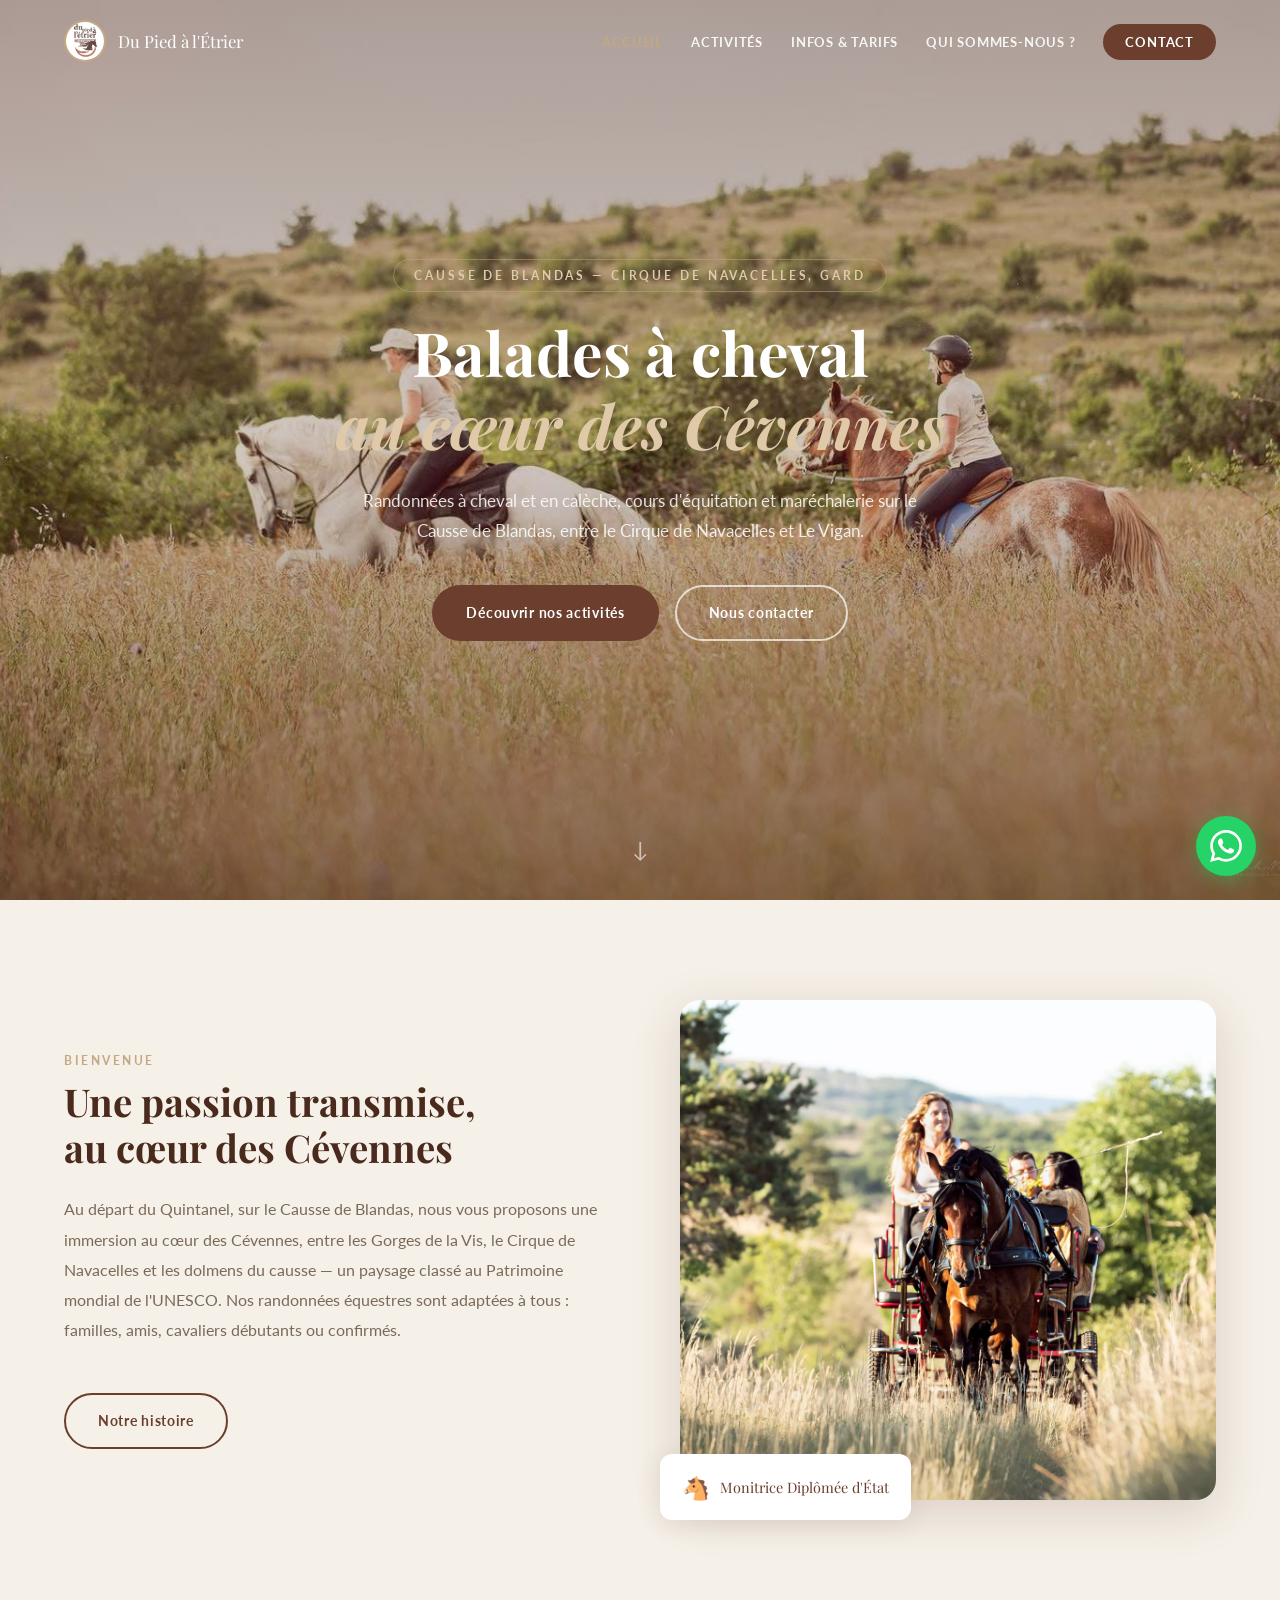
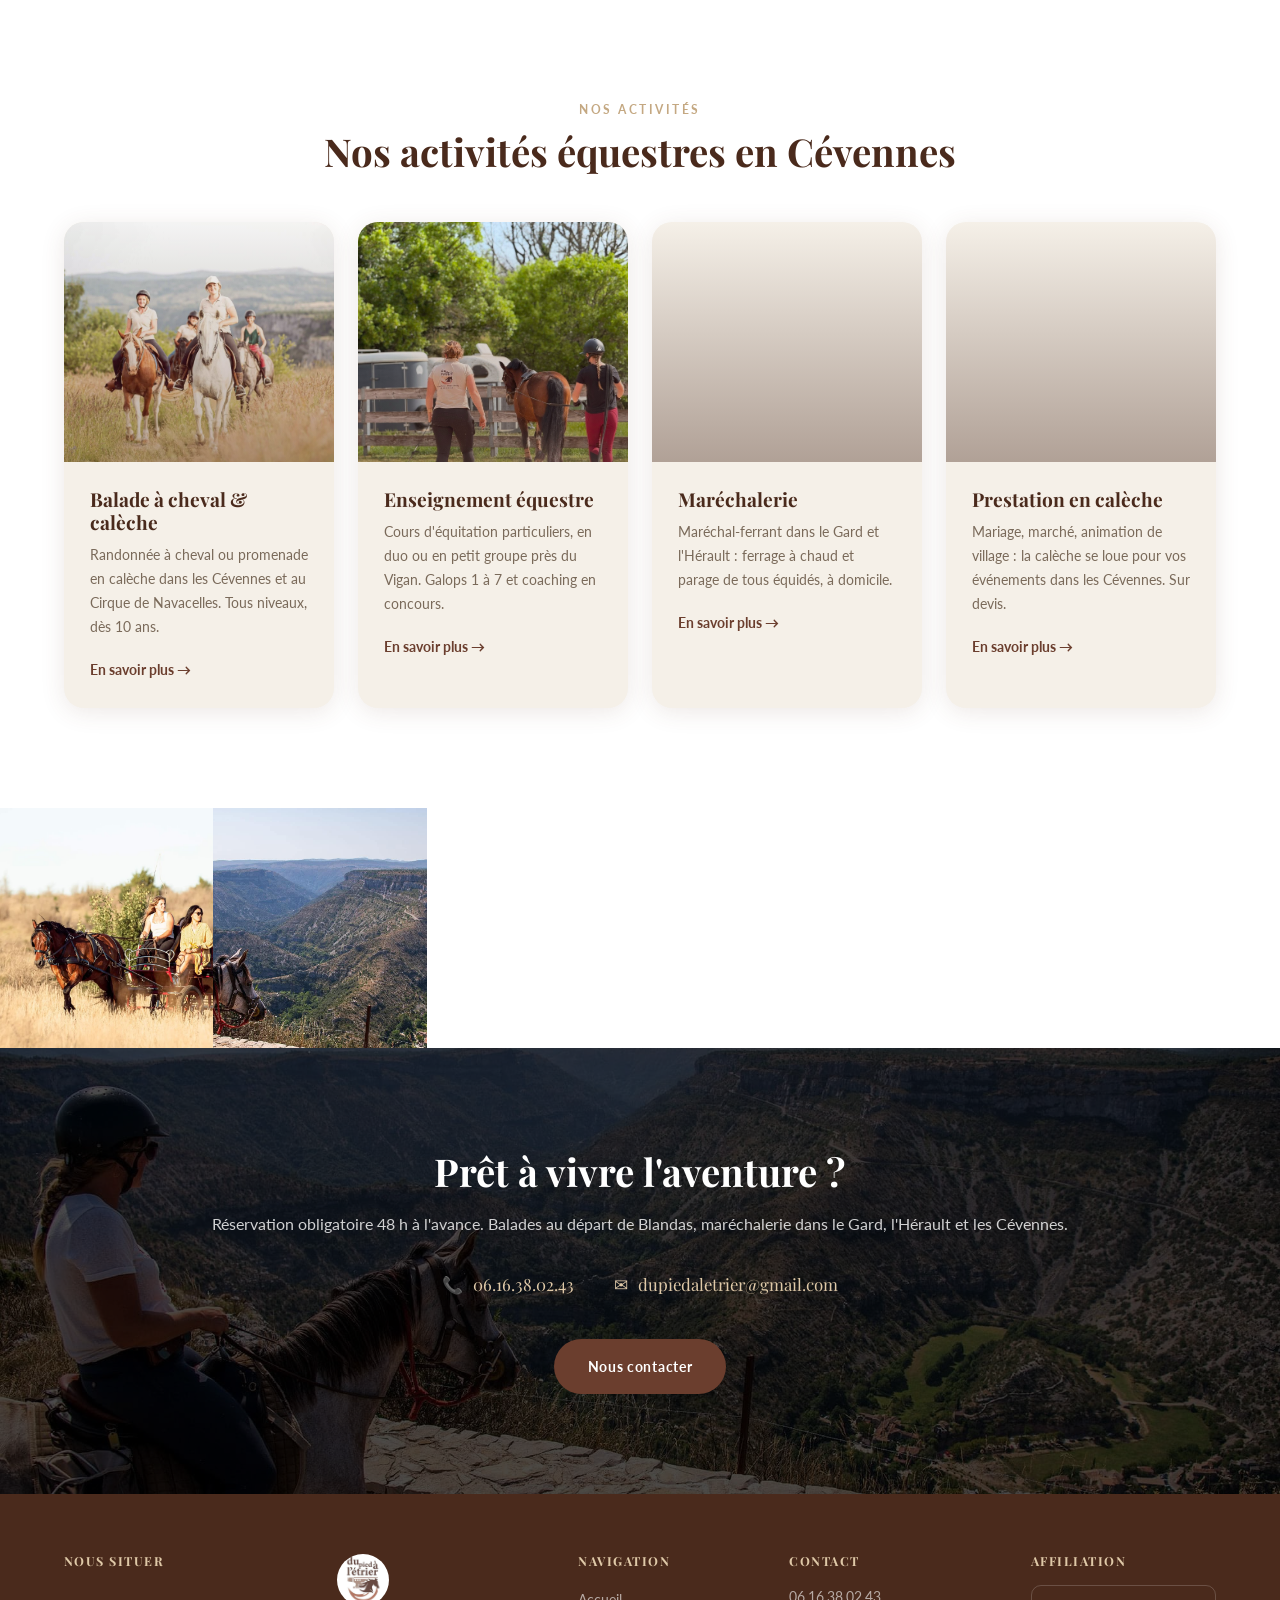
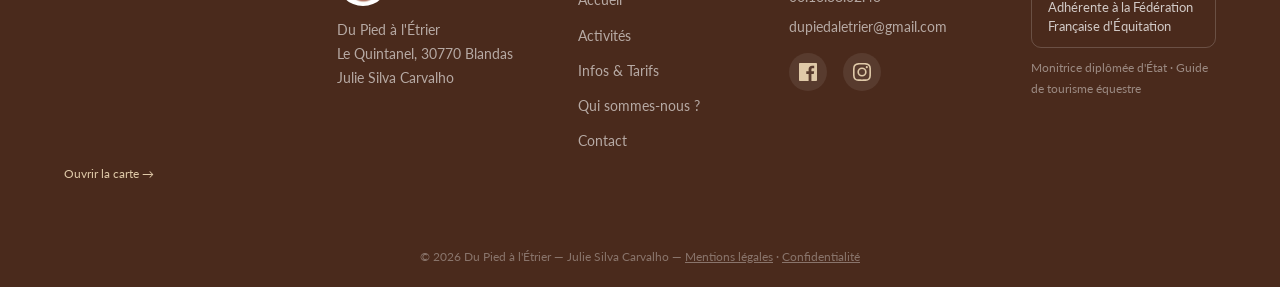
==== commit c0dc5b9c: "Nouvelle prestation en caleche : mariages, marches, evenements. 4e carte + bloc dedie" ====
--- a/index.html
+++ b/index.html
@@ -365,6 +365,17 @@
                     <span class="activity-link">En savoir plus →</span>
                 </div>
             </a>
+            <a href="balade.html#prestations" class="activity-card">
+                <div class="activity-img">
+                    <img data-cms-img="accueil.carte4_photo" src="images/balade-1.jpg" alt="Calèche attelée pour un mariage dans les Cévennes" loading="lazy" decoding="async">
+                    <div class="activity-overlay"></div>
+                </div>
+                <div class="activity-info">
+                    <h3 data-cms-text="accueil.carte4_title">Prestation en calèche</h3>
+                    <p data-cms-text="accueil.carte4_text">Mariage, marché, animation de village : la calèche se loue pour vos événements dans les Cévennes. Sur devis.</p>
+                    <span class="activity-link">En savoir plus →</span>
+                </div>
+            </a>
         </div>
     </div>
 </section>
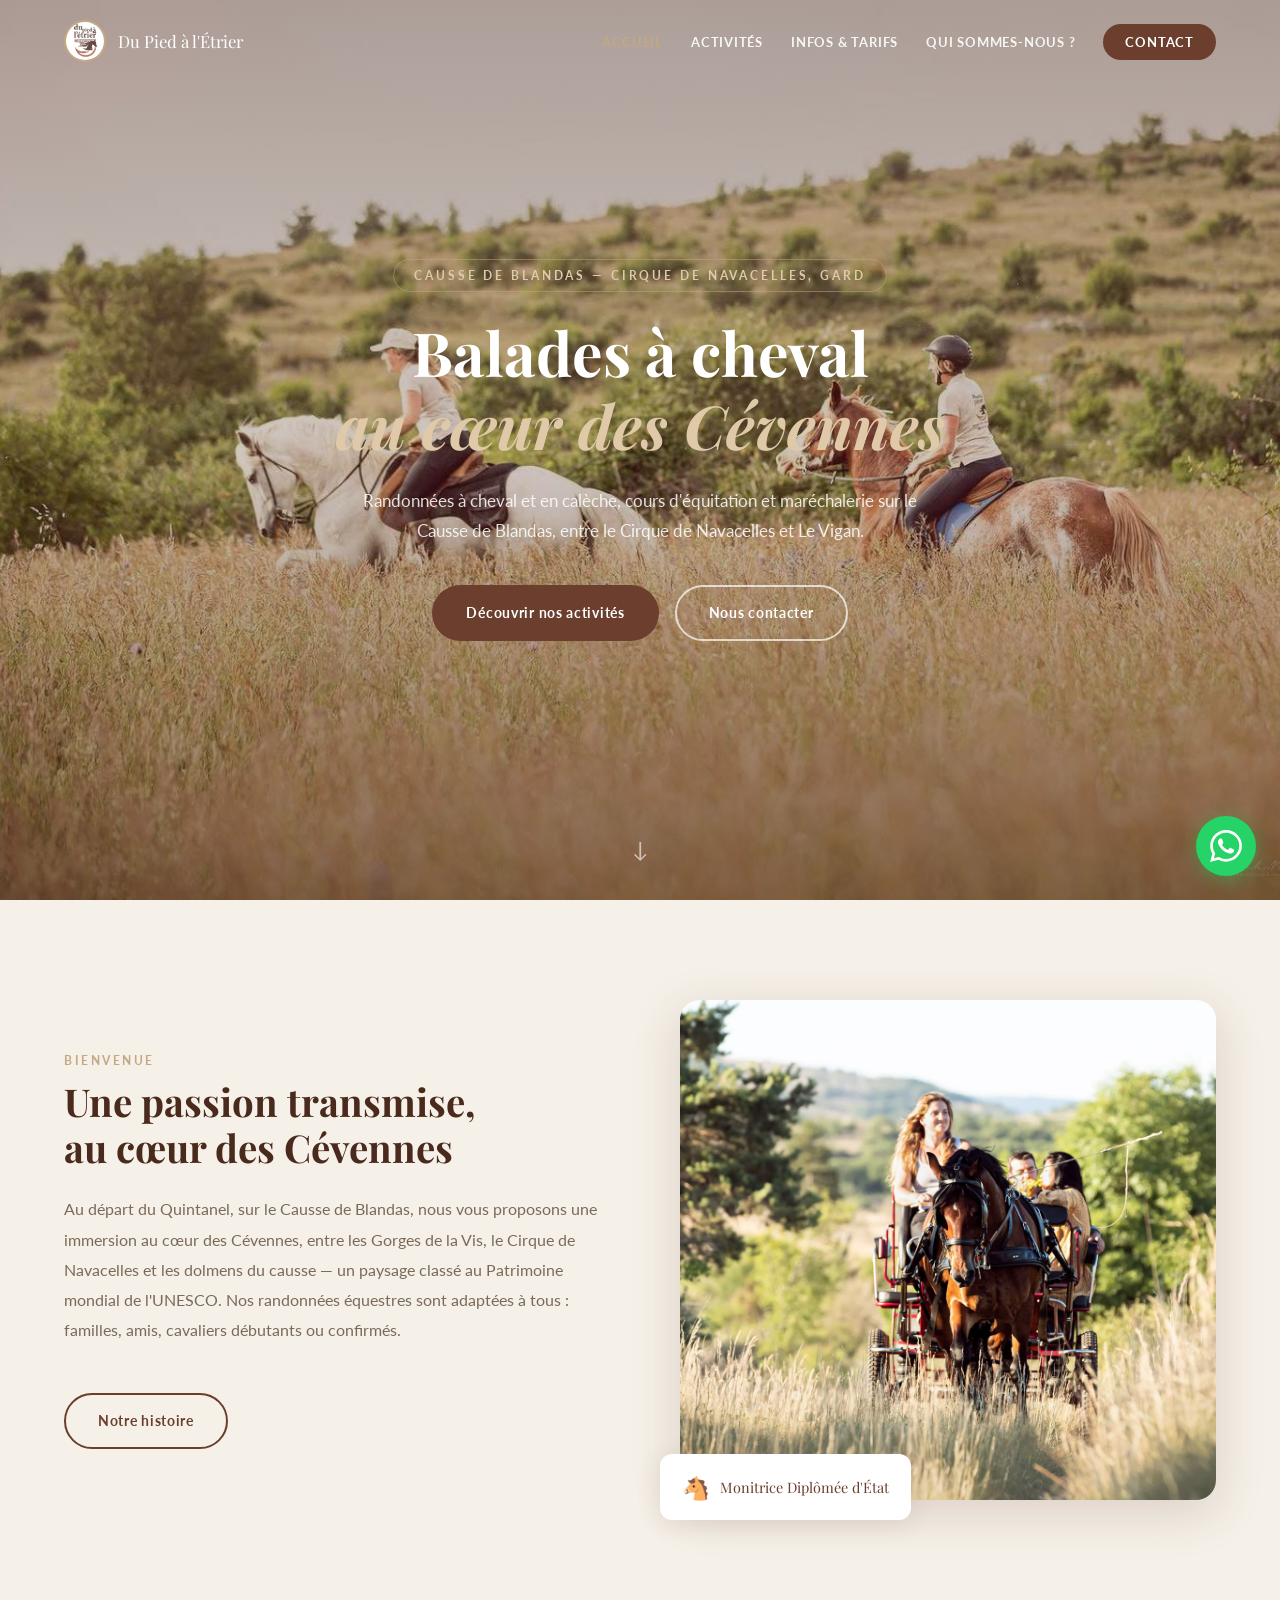
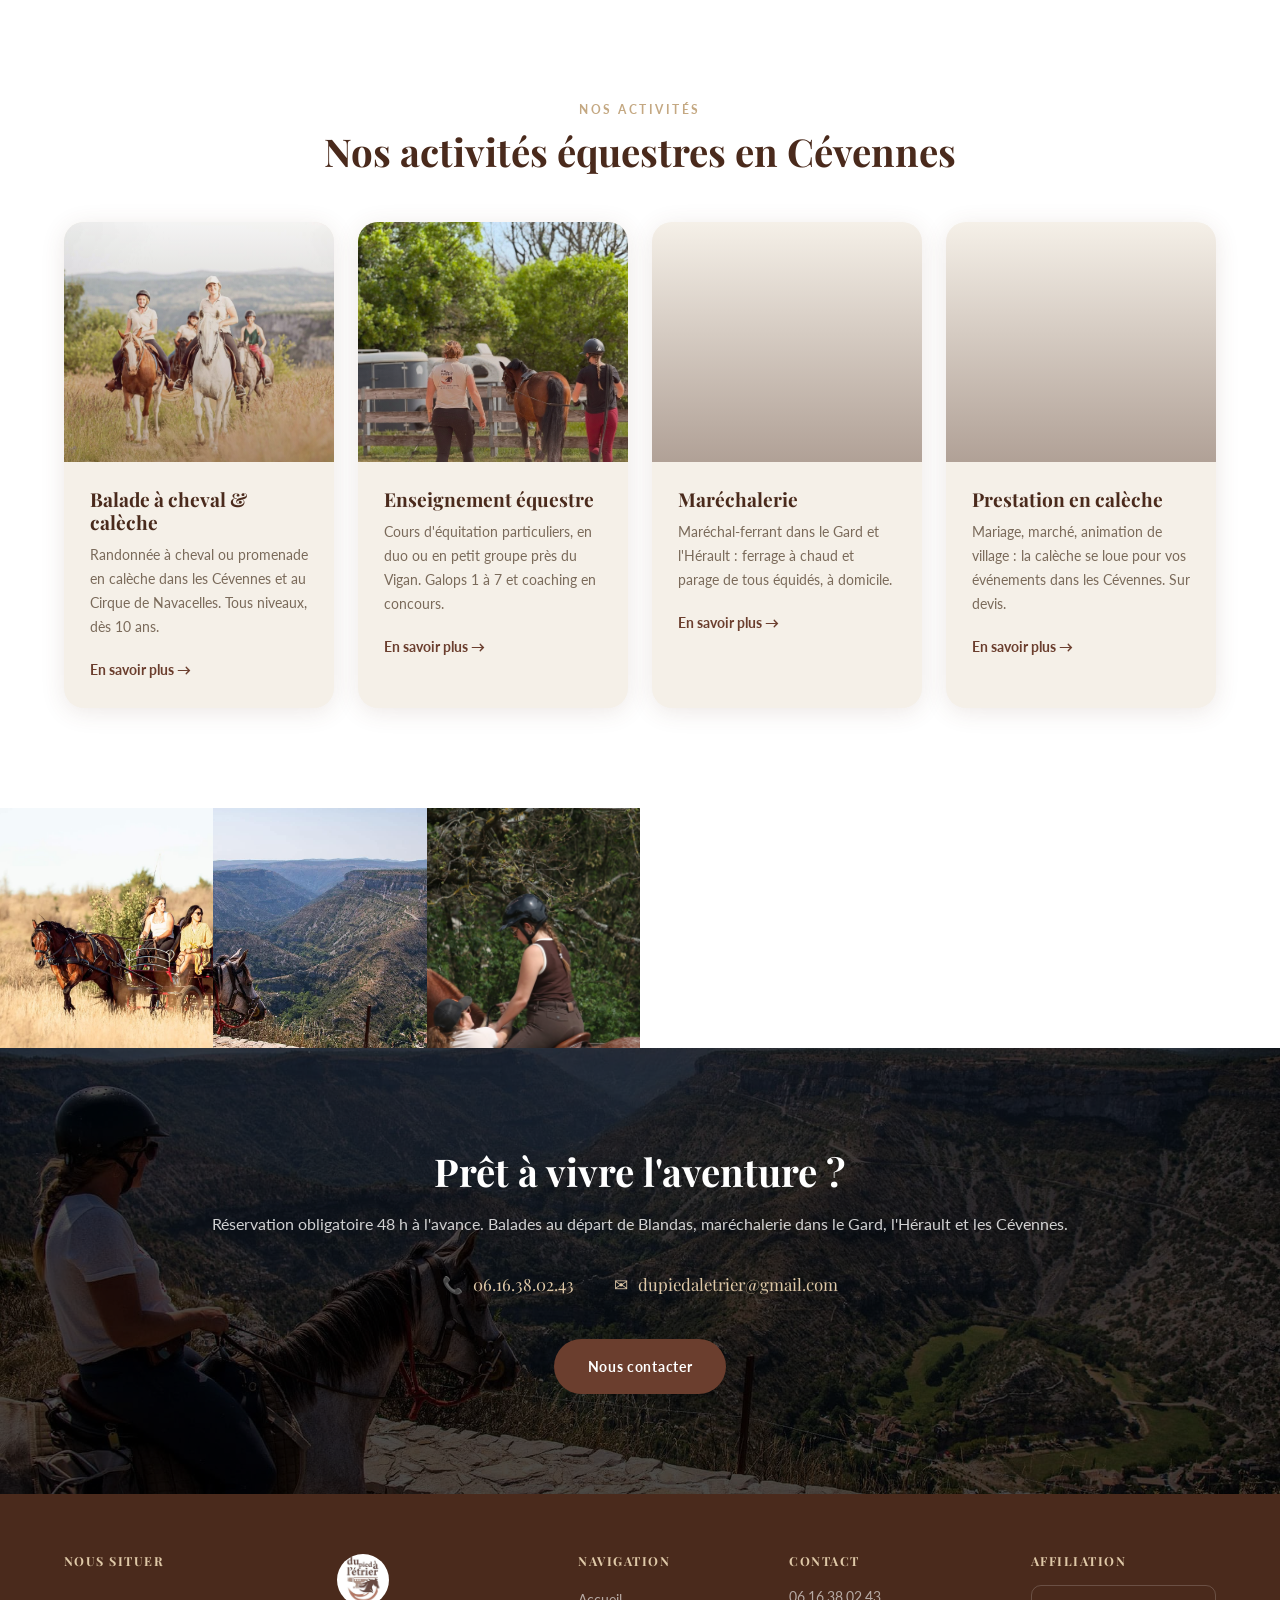
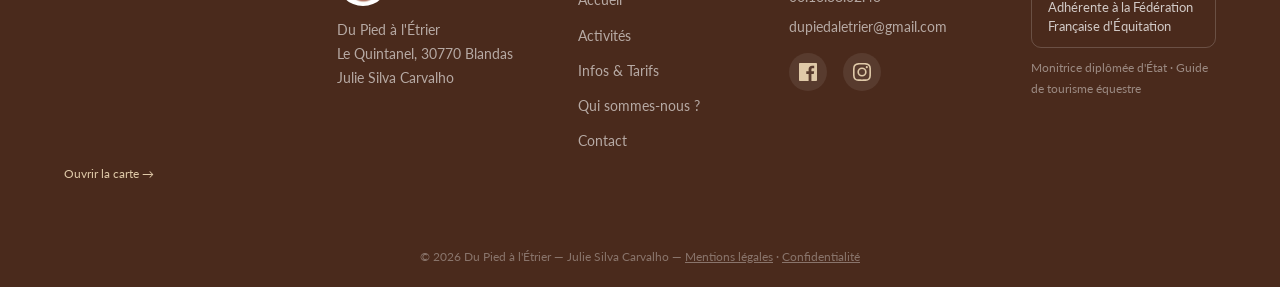
==== commit 1ac97d9f: "Hero : video portrait sur mobile, video paysage sur ordinateur" ====
--- a/index.html
+++ b/index.html
@@ -36,8 +36,8 @@
     <link rel="icon" type="image/png" sizes="192x192" href="/android-chrome-192x192.png">
     <link rel="apple-touch-icon" sizes="180x180" href="/apple-touch-icon.png">
     <link rel="manifest" href="/site.webmanifest">
-    <link rel="preload" as="image" href="images/hero-poster-mobile.jpg" media="(max-width: 768px)" fetchpriority="high">
-    <link rel="preload" as="image" href="images/hero-poster.jpg" media="(min-width: 769px)" fetchpriority="high">
+    <link rel="preload" as="image" type="image/jpeg" href="images/hero-poster-mobile.jpg" media="(max-width: 768px)" fetchpriority="high">
+    <link rel="preload" as="image" type="image/jpeg" href="images/hero-poster.jpg" media="(min-width: 769px)" fetchpriority="high">
     <link rel="preconnect" href="https://fonts.googleapis.com">
     <link rel="preconnect" href="https://fonts.gstatic.com" crossorigin>
     <link rel="preload" as="style" href="https://fonts.googleapis.com/css2?family=Playfair+Display:ital,wght@0,400;0,700;1,700&amp;family=Lato:wght@400;700&amp;display=swap">
@@ -291,7 +291,10 @@
 <!-- HERO -->
 <section class="hero">
     <div class="hero-bg" id="hero-photo-bg" data-cms-bg="hero.photo"></div>
-<video class="hero-bg" id="hero-video" muted playsinline preload="none" data-src="images/hero.mp4" aria-hidden="true" tabindex="-1"></video>
+<video class="hero-bg" id="hero-video" muted playsinline preload="none"
+       data-src-mobile="images/hero-mobile.mp4"
+       data-src-desktop="images/hero-desktop.mp4"
+       aria-hidden="true" tabindex="-1"></video>
     <div class="hero-overlay"></div>
     <div class="hero-content">
         <p class="hero-badge" id="hero-badge" data-cms-text="hero.badge">Causse de Blandas — Cirque de Navacelles, Gard</p>
@@ -479,11 +482,26 @@
 if (heroVideo) {
     heroVideo.addEventListener('ended', () => heroVideo.classList.add('fade-out'))
 
+    // Si la video ne peut pas etre lue, on revient a la photo de fond
+    heroVideo.addEventListener('error', () => heroVideo.classList.add('fade-out'))
+
+    /**
+     * Choisit la video selon la largeur d'ecran.
+     * Le seuil 768 px est le meme que celui du CSS et du prechargement des photos.
+     *  - mobile   : hero-mobile.mp4,  portrait 540x960  (~1,0 Mo)
+     *  - ordinateur : hero-desktop.mp4, paysage 720x404 (~1,0 Mo)
+     */
+    const sourceVideo = () => window.matchMedia('(max-width: 768px)').matches
+        ? heroVideo.dataset.srcMobile
+        : heroVideo.dataset.srcDesktop
+
     const startVideo = () => {
         const c = navigator.connection || {}
         const slow = c.saveData === true || ['slow-2g', '2g', '3g'].includes(c.effectiveType)
         if (slow) return                    // connexion lente : on garde la photo
-        heroVideo.src = heroVideo.dataset.src
+        const src = sourceVideo()
+        if (!src) return                    // aucune source disponible : on garde la photo
+        heroVideo.src = src
         const p = heroVideo.play()
         if (p) p.catch(() => heroVideo.classList.add('fade-out'))
     }
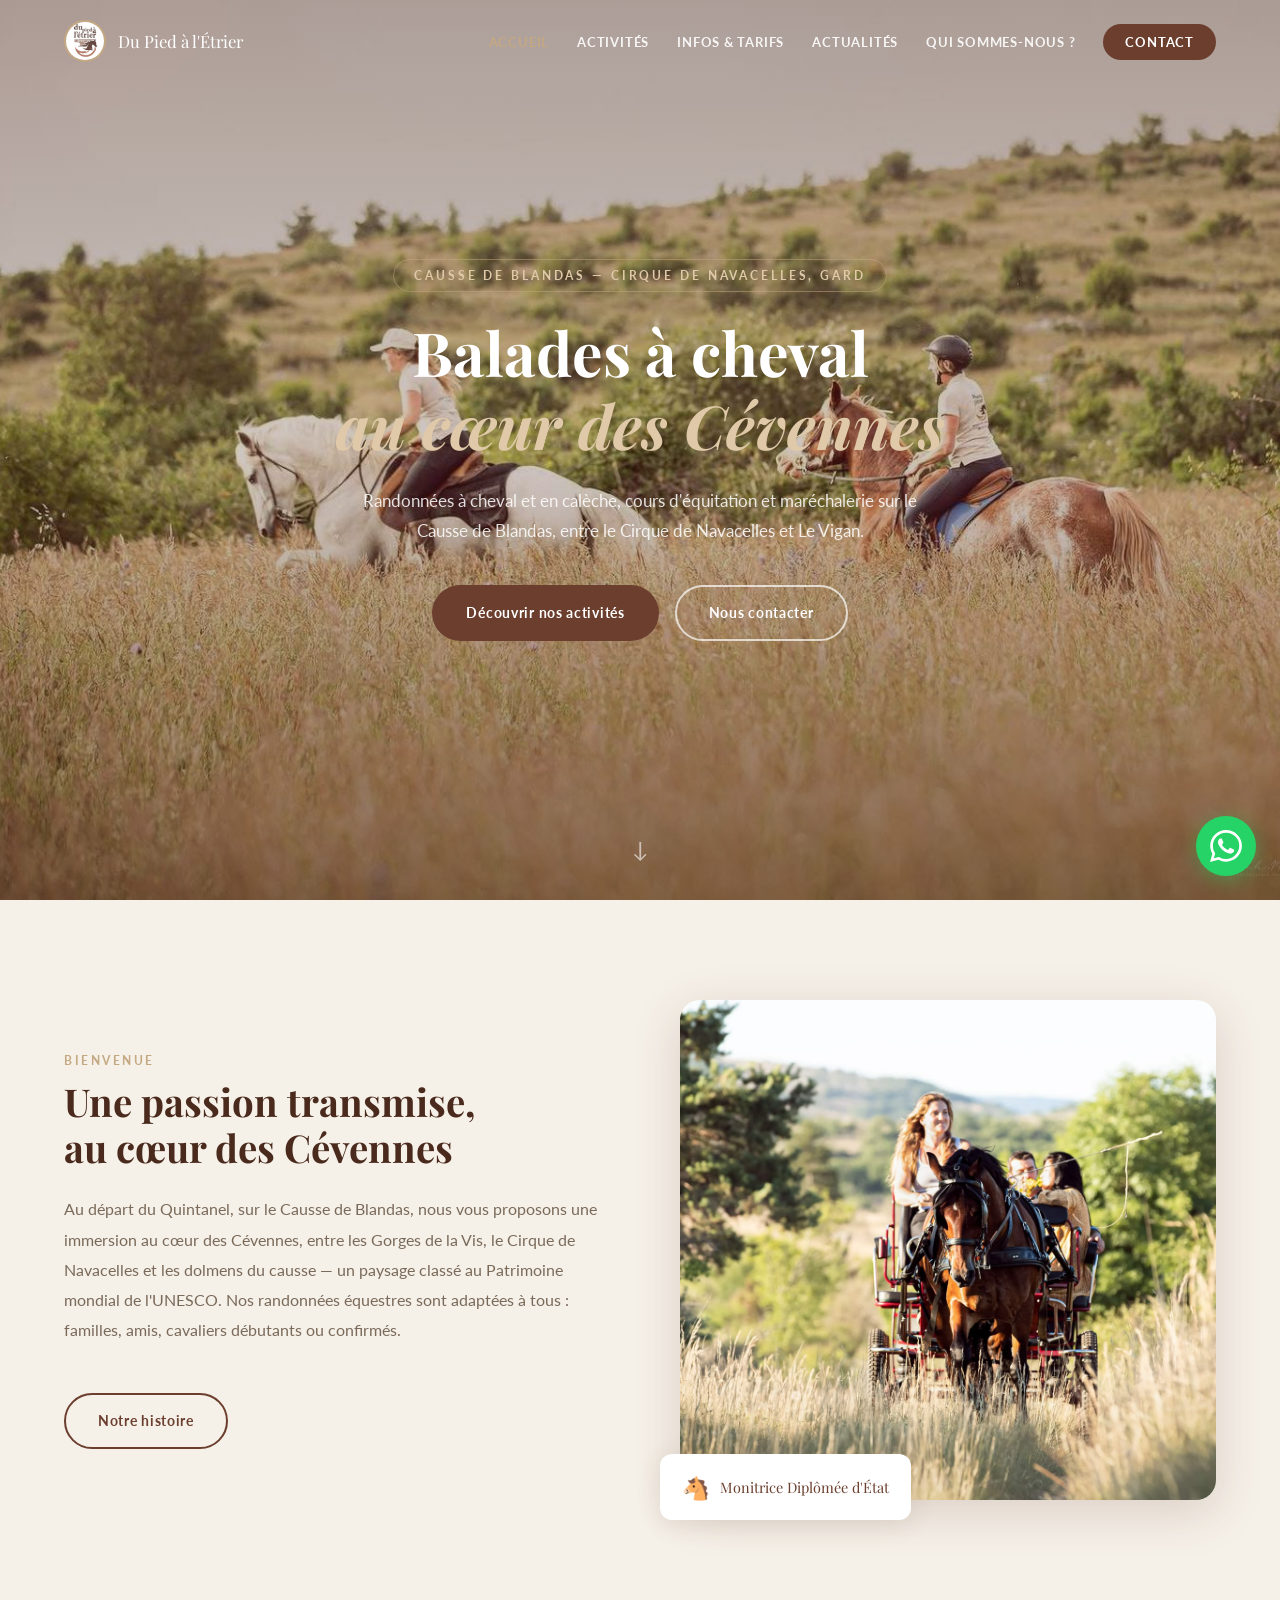
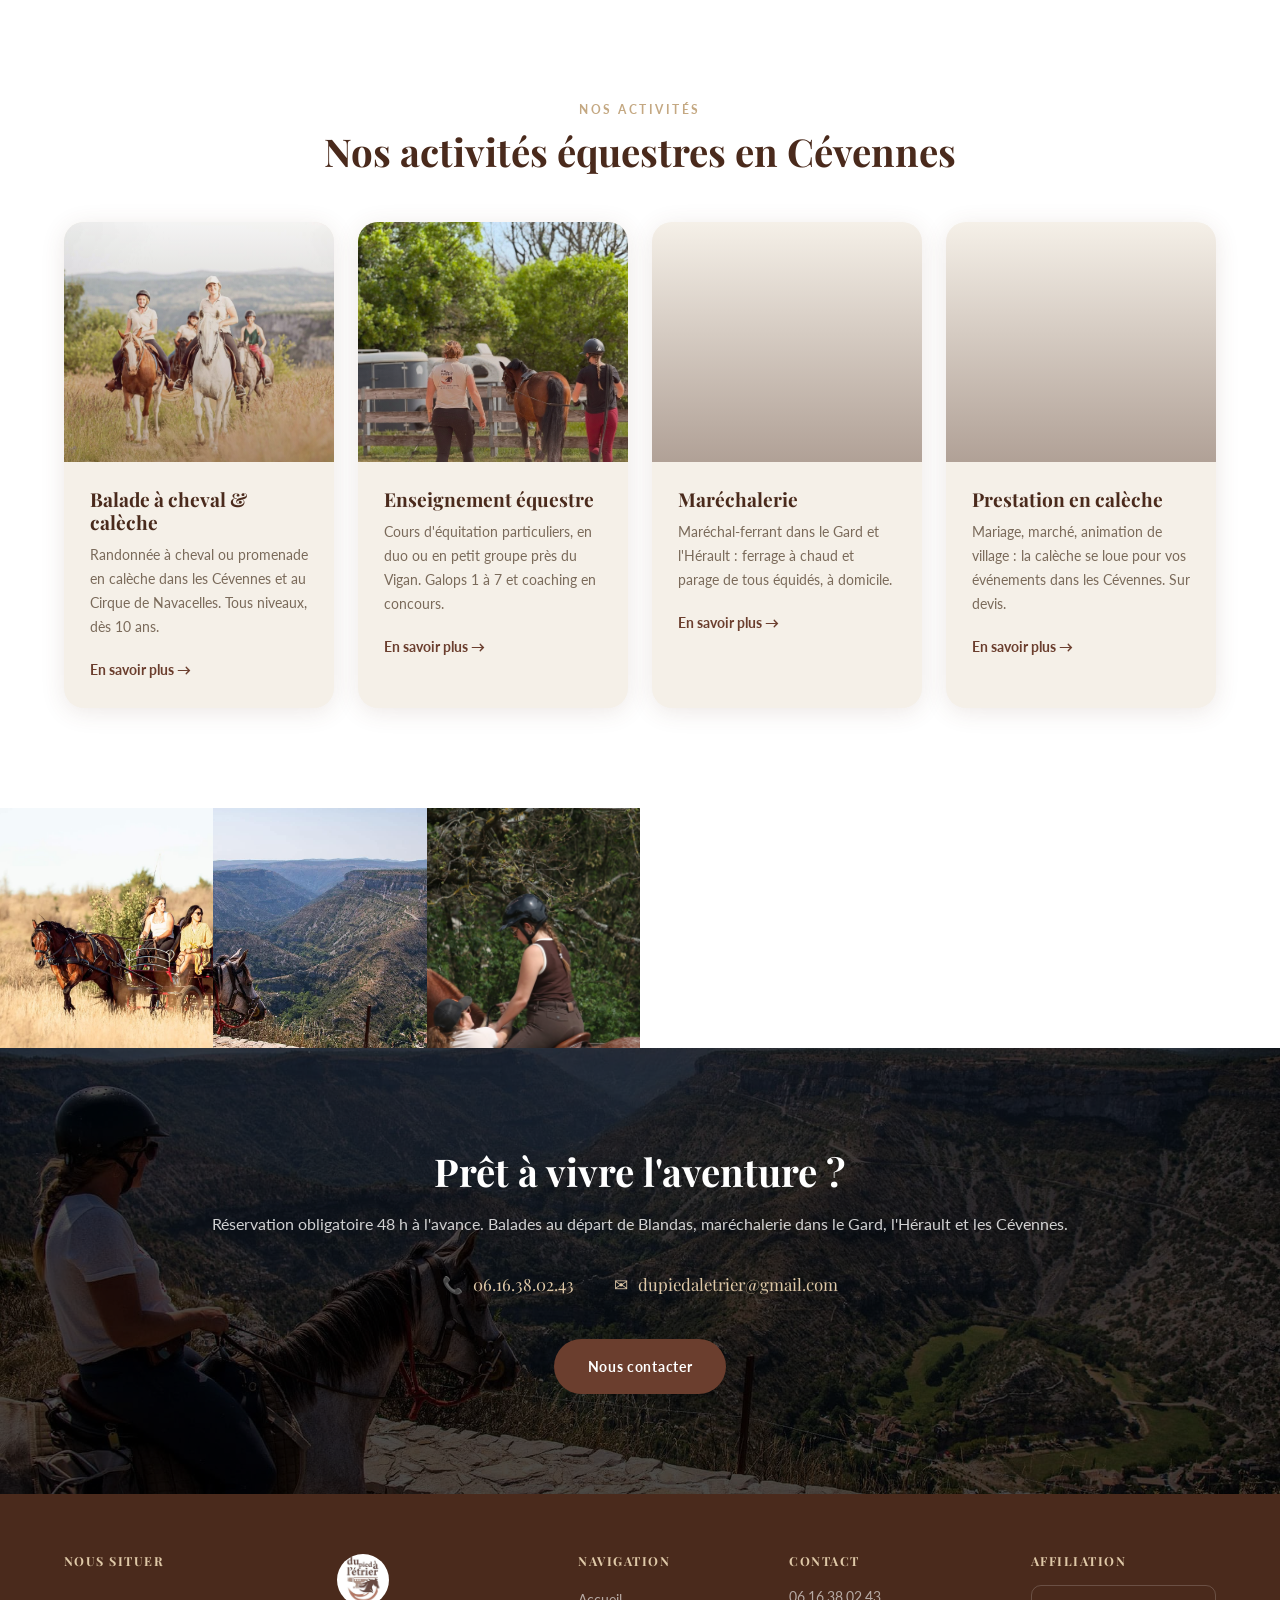
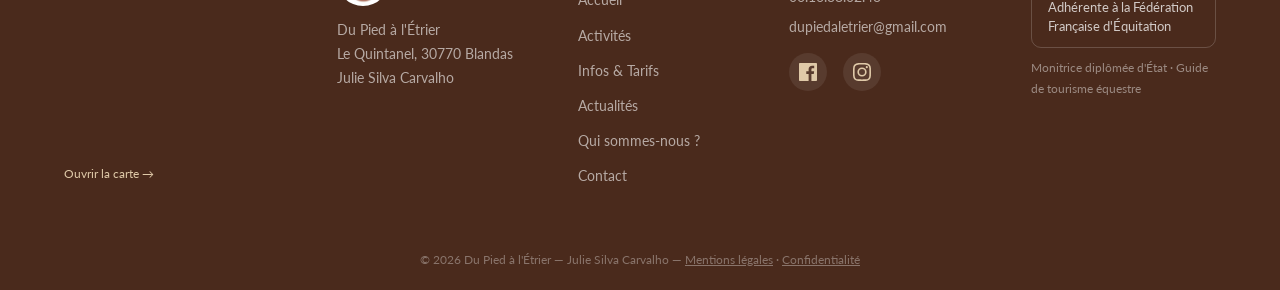
==== commit 728881dd: "Page Actualites : evenements a venir, passes depliables, resultats de concours" ====
--- a/index.html
+++ b/index.html
@@ -282,6 +282,7 @@
             <li><a href="/">Accueil</a></li>
             <li><a href="activites.html">Activités</a></li>
             <li><a href="infos.html">Infos & Tarifs</a></li>
+            <li><a href="actualites.html">Actualités</a></li>
             <li><a href="apropos.html">Qui sommes-nous ?</a></li>
             <li><a href="contact.html" class="nav-cta">Contact</a></li>
         </ul>
@@ -438,6 +439,7 @@
                     <li><a href="/">Accueil</a></li>
                     <li><a href="activites.html">Activités</a></li>
                     <li><a href="infos.html">Infos & Tarifs</a></li>
+                    <li><a href="actualites.html">Actualités</a></li>
                     <li><a href="apropos.html">Qui sommes-nous ?</a></li>
                     <li><a href="contact.html">Contact</a></li>
                 </ul>
--- a/style.css
+++ b/style.css
@@ -611,3 +611,117 @@
         background-image: url('images/hero-poster.jpg');
     }
 }
+
+/* ===========================
+   PAGE ACTUALITÉS
+   Cartes d'événements et tableau de résultats.
+   Les contenus sont clonés par cms.js depuis les <template>.
+=========================== */
+.actus-page { padding: 90px 0; }
+.actus-page > .container > h2 { margin-bottom: 2rem; }
+
+.actus-grid {
+    display: grid;
+    grid-template-columns: repeat(auto-fit, minmax(280px, 1fr));
+    gap: 24px;
+}
+
+.actu-card {
+    background: var(--white);
+    border-radius: var(--radius);
+    box-shadow: var(--shadow);
+    overflow: hidden;
+    display: flex;
+    flex-direction: column;
+    transition: transform var(--transition);
+}
+.actu-card:hover { transform: translateY(-4px); }
+
+.actu-photo { width: 100%; aspect-ratio: 3 / 2; object-fit: cover; display: block; }
+.actu-corps { padding: 20px 22px 24px; }
+
+.actu-date {
+    display: block;
+    font-size: 0.78rem;
+    font-weight: 700;
+    letter-spacing: 0.08em;
+    text-transform: uppercase;
+    color: var(--beige);
+    margin-bottom: 8px;
+}
+.actu-titre { font-size: 1.25rem; margin: 0 0 6px; }
+.actu-lieu { color: var(--text-light); font-size: 0.9rem; margin: 0 0 10px; }
+.actu-recit { color: var(--text); font-size: 0.95rem; margin: 0; }
+
+/* Les événements passés sont volontairement en retrait */
+.actu-card-passe { opacity: 0.82; }
+.actu-card-passe .actu-date { color: var(--text-light); }
+
+/* --- Bloc dépliable des événements passés --- */
+.actus-passes { margin-top: 3rem; text-align: center; }
+.actus-bascule::after {
+    content: " ↓";
+    display: inline-block;
+    transition: transform var(--transition);
+}
+.actus-bascule.ouvert::after { transform: rotate(180deg); }
+.actus-passes-bloc { margin-top: 2.5rem; text-align: left; }
+.actus-passes-bloc h2 { margin-bottom: 2rem; }
+
+/* --- Résultats de concours --- */
+.actus-resultats { padding: 90px 0; background: var(--cream); }
+.actus-chapo { color: var(--text-light); max-width: 640px; margin: 0 0 2rem; }
+
+.resultats-liste { display: flex; flex-direction: column; gap: 10px; }
+
+.resultat {
+    display: flex;
+    align-items: center;
+    gap: 18px;
+    background: var(--white);
+    border-radius: var(--radius);
+    padding: 16px 20px;
+}
+
+.resultat-discipline {
+    flex-shrink: 0;
+    font-size: 0.7rem;
+    font-weight: 700;
+    letter-spacing: 0.09em;
+    text-transform: uppercase;
+    color: var(--white);
+    background: var(--brown);
+    border-radius: 100px;
+    padding: 6px 13px;
+}
+
+.resultat-corps { flex: 1; min-width: 0; }
+.resultat-epreuve { margin: 0; font-weight: 700; color: var(--text); font-size: 0.97rem; }
+.resultat-cavalier { margin: 2px 0 0; color: var(--text-light); font-size: 0.88rem; }
+
+.resultat-fin { flex-shrink: 0; text-align: right; }
+.resultat-rang {
+    display: block;
+    font-family: var(--font-serif);
+    font-weight: 700;
+    color: var(--brown);
+    font-size: 1.05rem;
+}
+.resultat-date { font-size: 0.78rem; color: var(--text-light); }
+
+/* Message affiché quand un répéteur n'a rien à montrer */
+.repeat-vide {
+    color: var(--text-light);
+    font-style: italic;
+    padding: 28px 0;
+    margin: 0;
+}
+
+@media (max-width: 600px) {
+    .actus-page, .actus-resultats { padding: 60px 0; }
+    /* Sur téléphone, le classement passe sous l'épreuve plutôt qu'à côté */
+    .resultat { flex-wrap: wrap; gap: 10px; }
+    .resultat-corps { flex-basis: 100%; order: 2; }
+    .resultat-fin { order: 3; margin-left: auto; text-align: right; }
+    .resultat-discipline { order: 1; }
+}
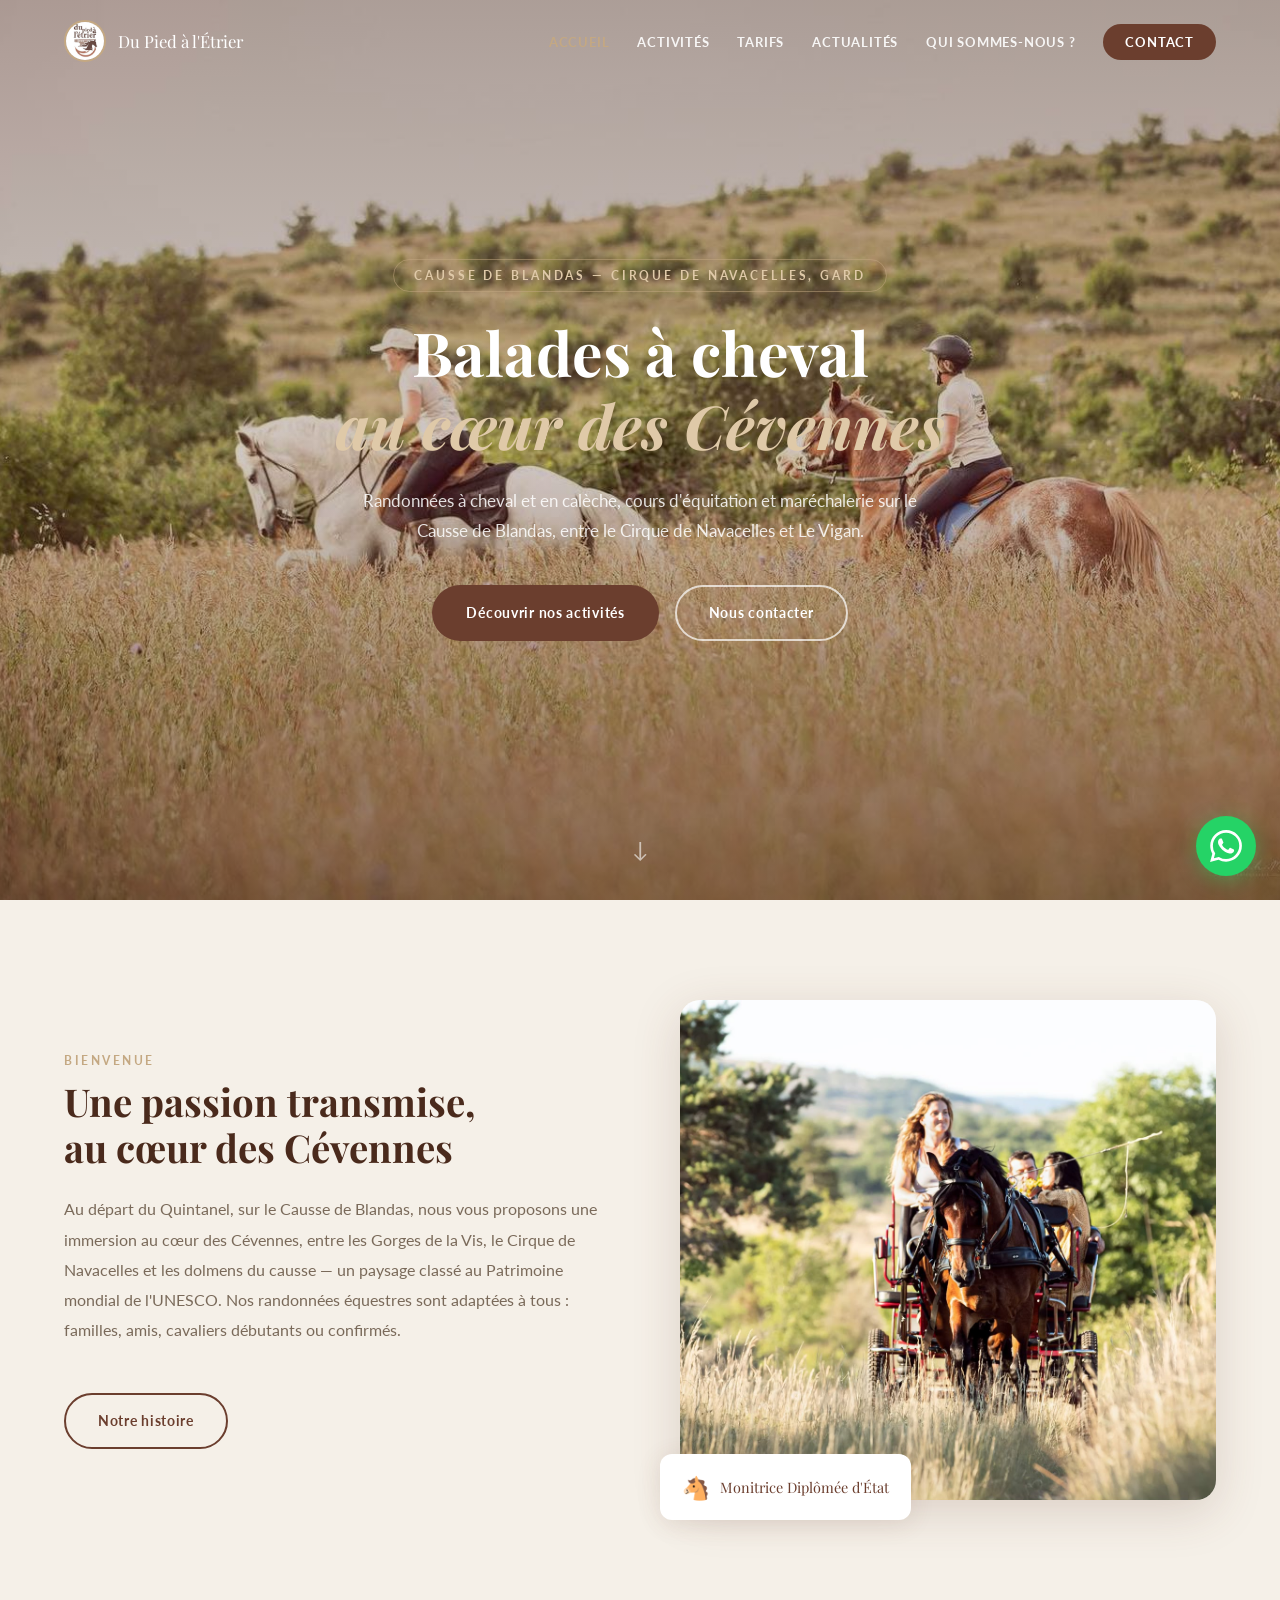
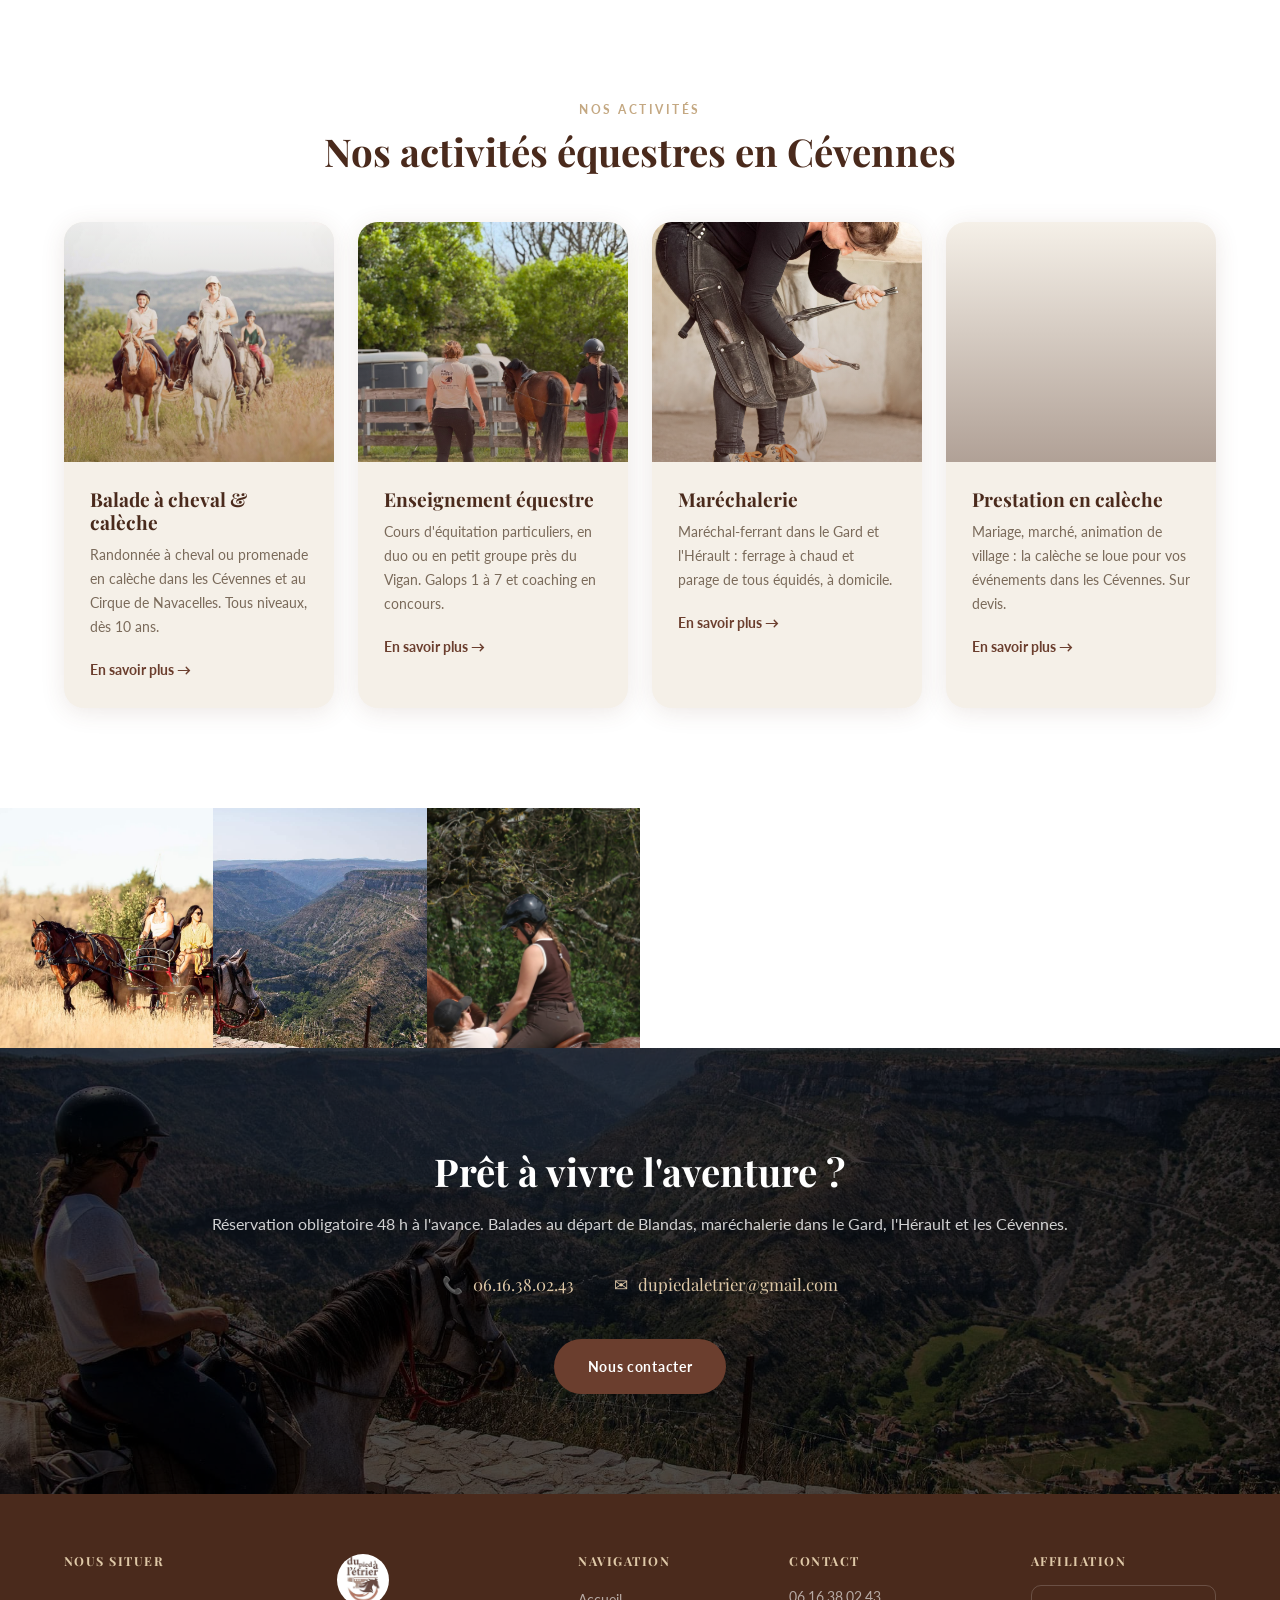
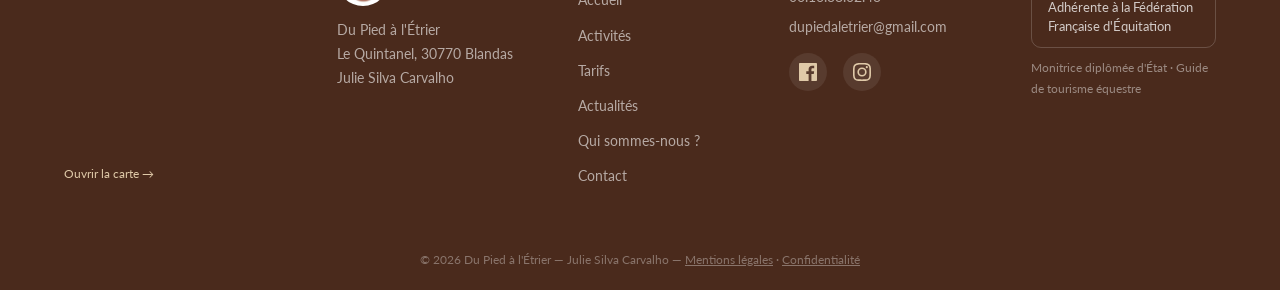
==== commit f6c619a3: "Menu : Infos & Tarifs devient Tarifs" ====
--- a/index.html
+++ b/index.html
@@ -281,7 +281,7 @@
         <ul class="nav-links" id="nav-links">
             <li><a href="/">Accueil</a></li>
             <li><a href="activites.html">Activités</a></li>
-            <li><a href="infos.html">Infos & Tarifs</a></li>
+            <li><a href="infos.html">Tarifs</a></li>
             <li><a href="actualites.html">Actualités</a></li>
             <li><a href="apropos.html">Qui sommes-nous ?</a></li>
             <li><a href="contact.html" class="nav-cta">Contact</a></li>
@@ -438,7 +438,7 @@
                 <ul>
                     <li><a href="/">Accueil</a></li>
                     <li><a href="activites.html">Activités</a></li>
-                    <li><a href="infos.html">Infos & Tarifs</a></li>
+                    <li><a href="infos.html">Tarifs</a></li>
                     <li><a href="actualites.html">Actualités</a></li>
                     <li><a href="apropos.html">Qui sommes-nous ?</a></li>
                     <li><a href="contact.html">Contact</a></li>
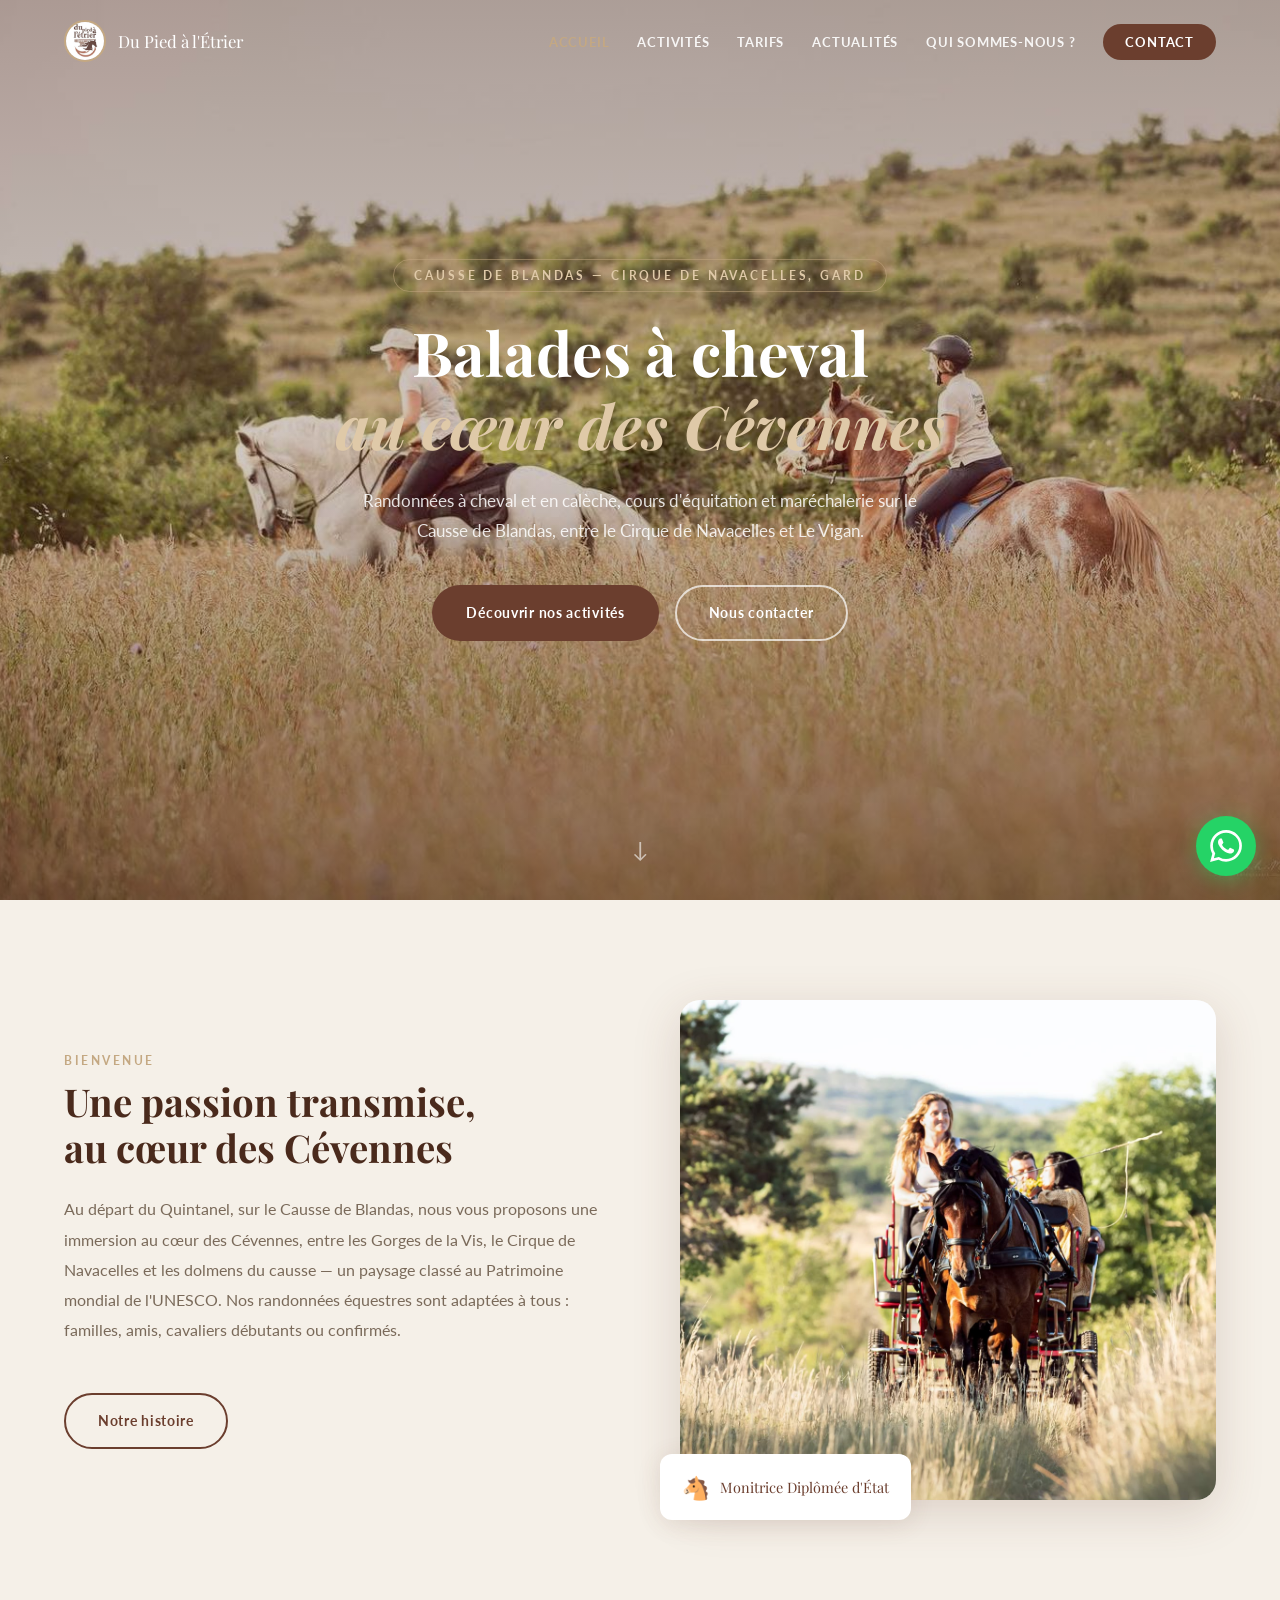
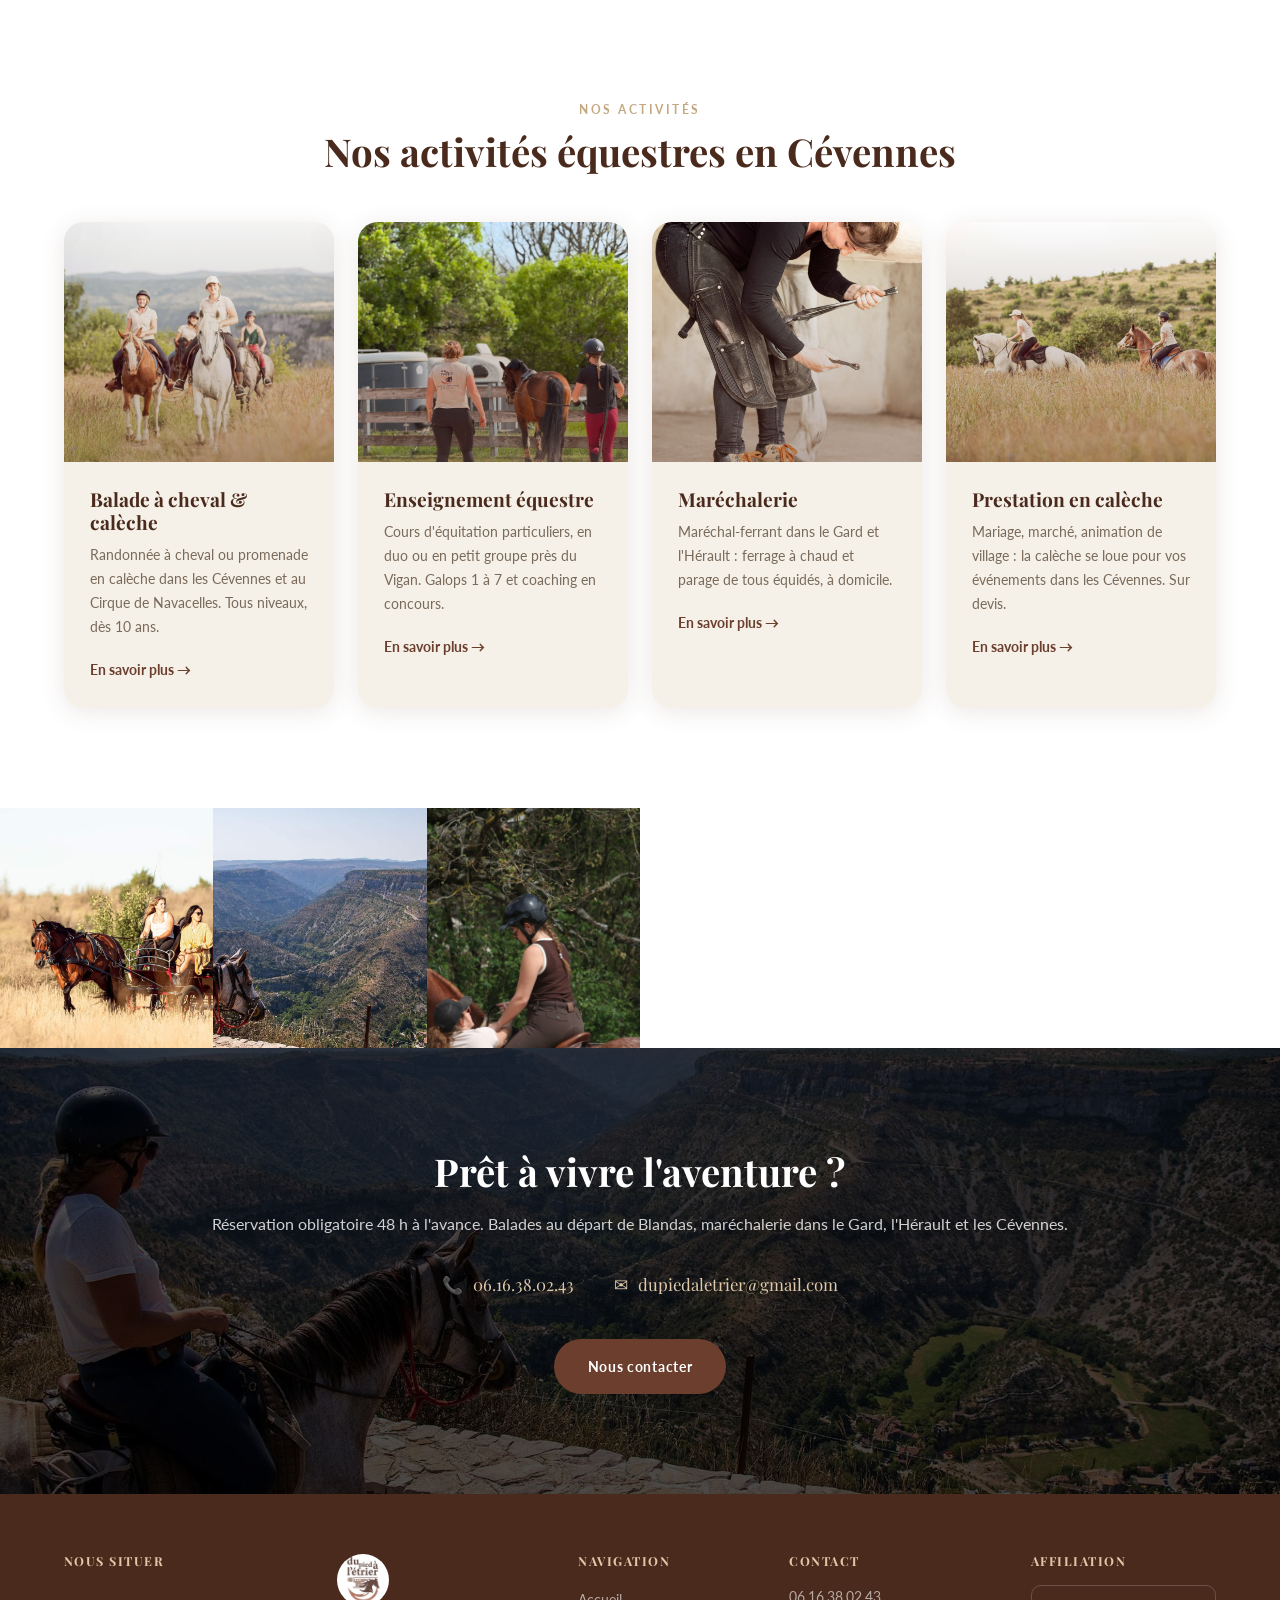
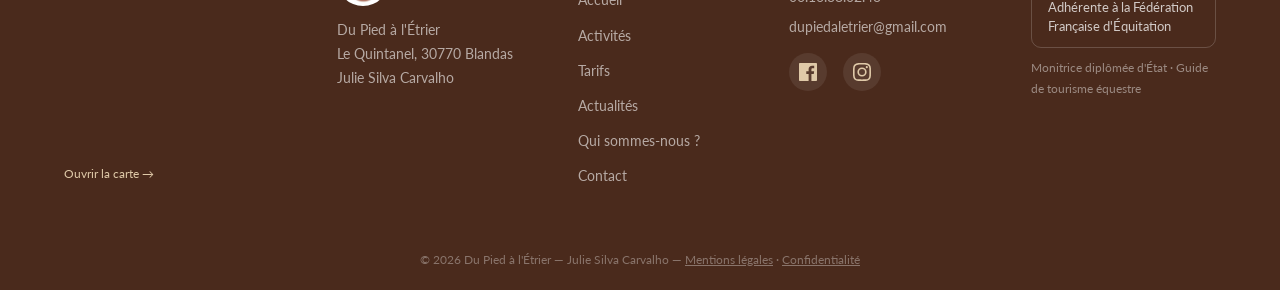
==== commit 29b3d4d4: "cms.js unifie : data-cms-repo, tous les styles de liste, repeteurs" ====
--- a/index.html
+++ b/index.html
@@ -475,7 +475,7 @@
     </span>
     <span class="whatsapp-label">Écrivez-nous sur WhatsApp</span>
 </a>
-<script defer src="cms.js"></script>
+<script defer src="cms.js" data-cms-repo="ZiToon34/site-dupiedaletrier"></script>
 <script defer src="nav.js"></script>
 <script>
 
